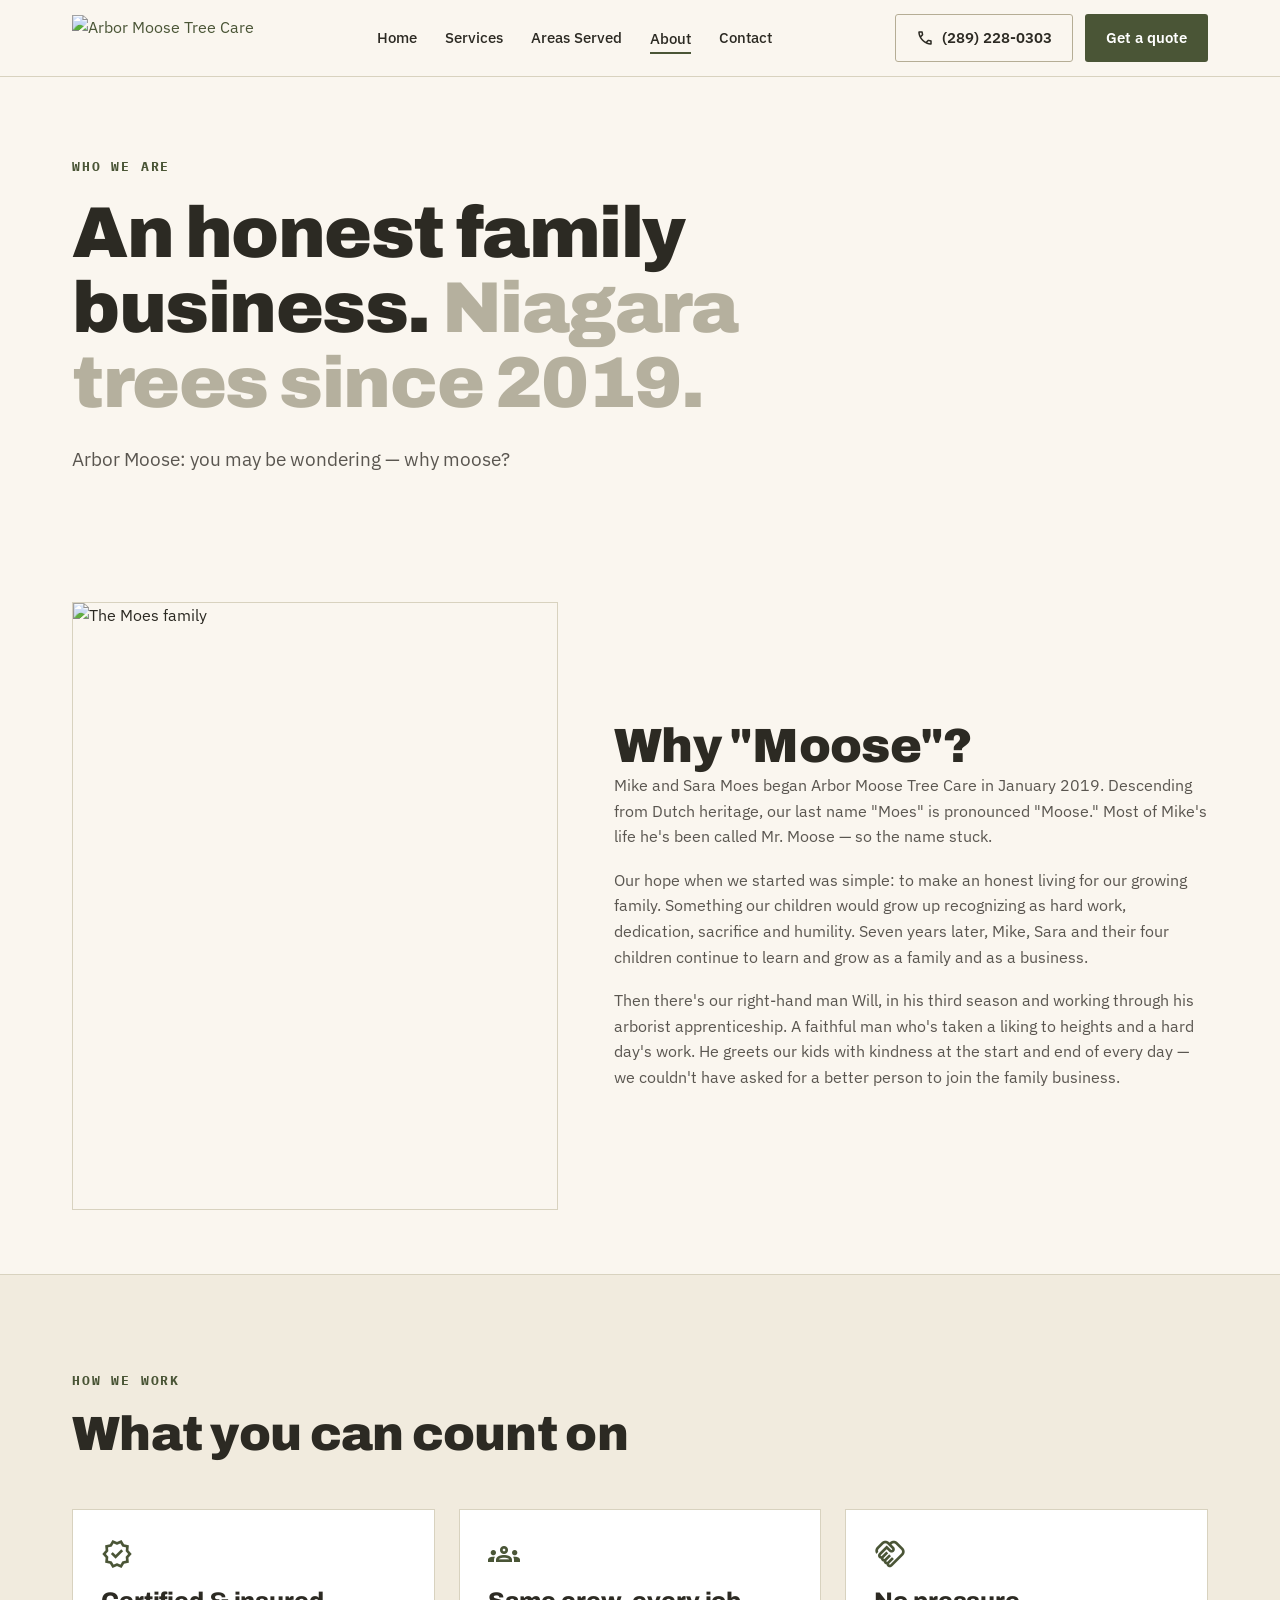
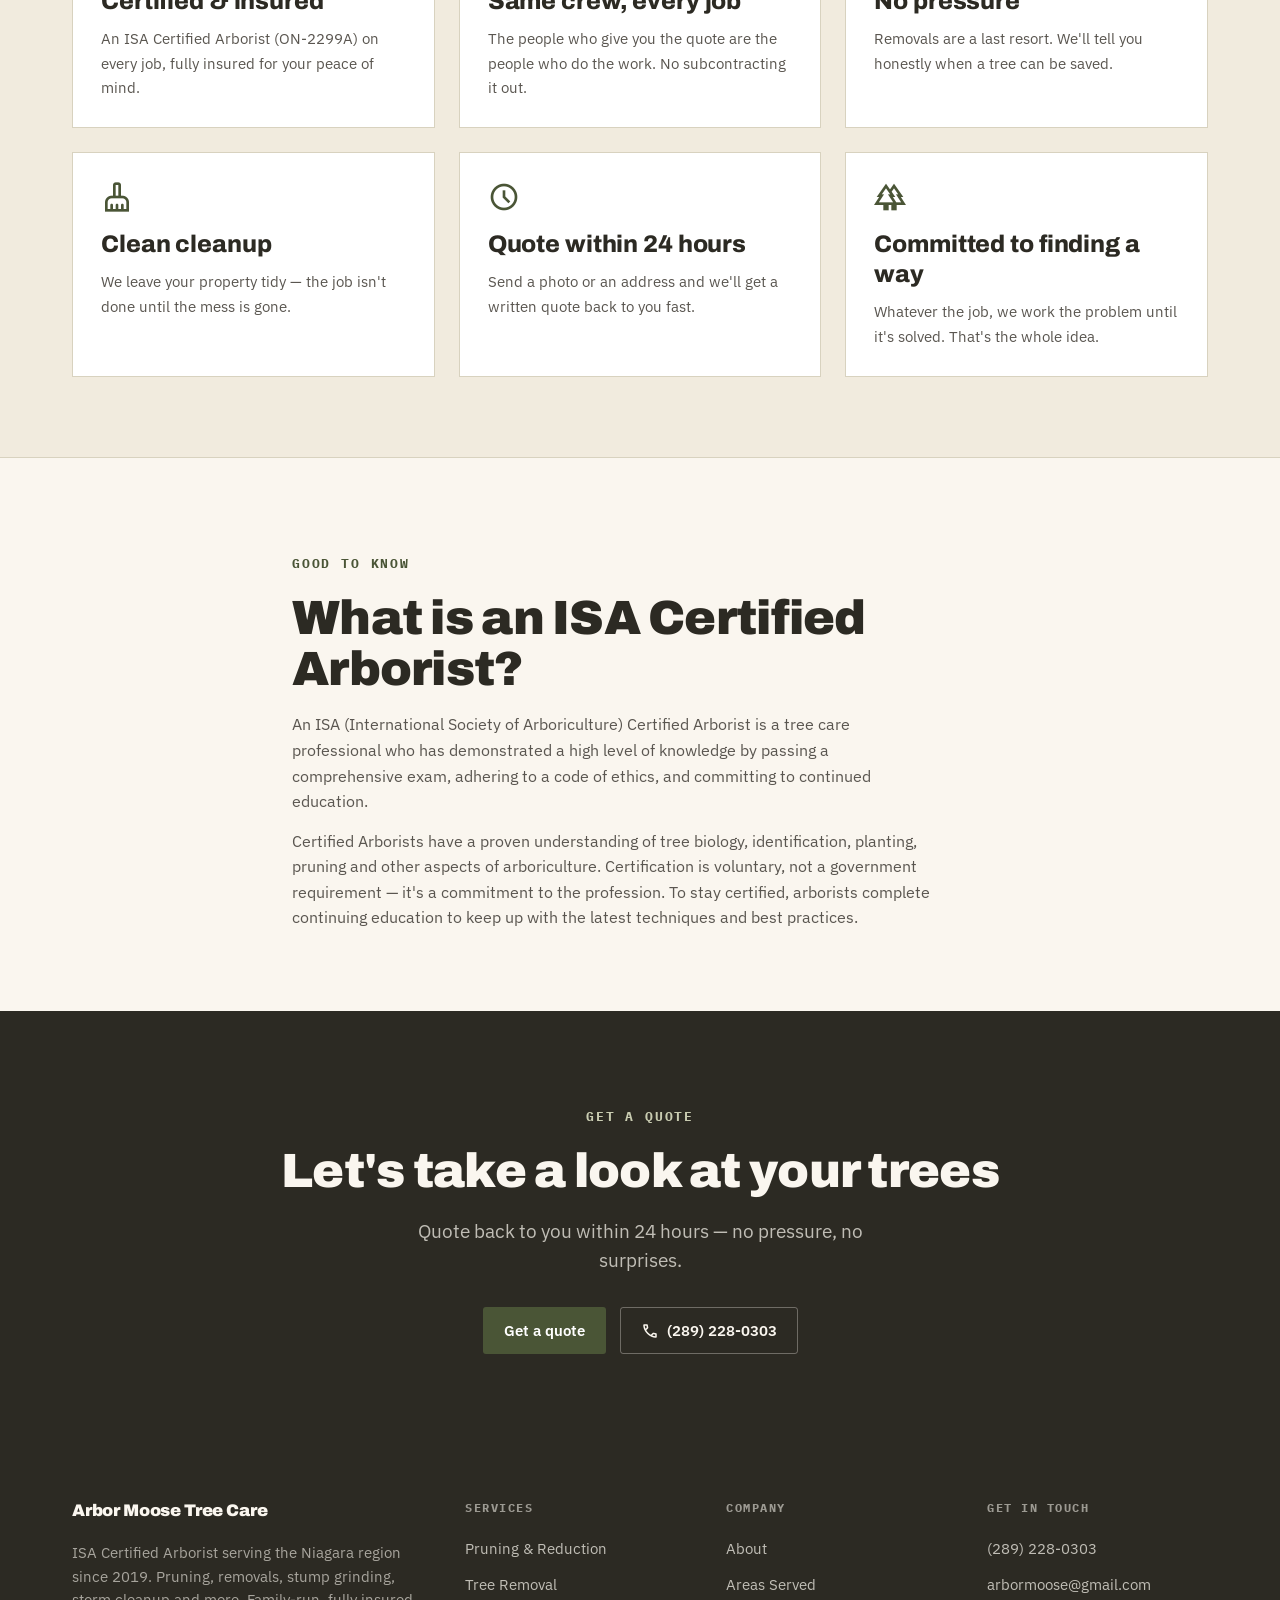
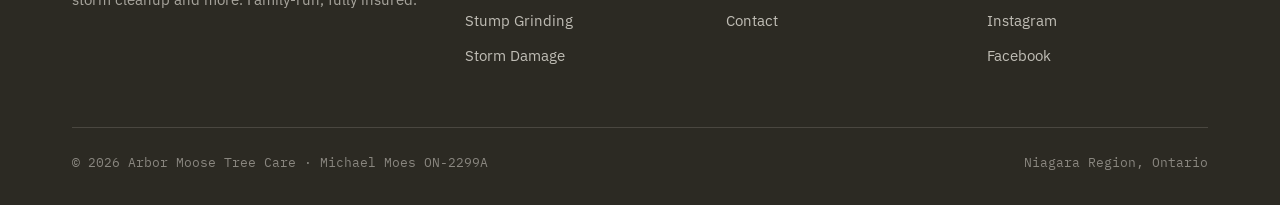
==== about.html @ eb131a4c "Arbor Moose demo site" ====
<!DOCTYPE html>
<html lang="en">
<head>
  <meta charset="UTF-8" />
  <meta name="viewport" content="width=device-width, initial-scale=1" />
  <title>About | Arbor Moose Tree Care — A Niagara Family Business</title>
  <meta name="description" content="Mike and Sara Moes started Arbor Moose Tree Care in 2019. A family-run, ISA Certified arborist business serving the Niagara region." />
  <link rel="preconnect" href="https://fonts.googleapis.com" />
  <link rel="preconnect" href="https://fonts.gstatic.com" crossorigin />
  <link href="https://fonts.googleapis.com/css2?family=Archivo:wght@800;900&family=IBM+Plex+Sans:wght@400;500;600&family=IBM+Plex+Mono:wght@500;700&display=swap" rel="stylesheet" />
  <link rel="stylesheet" href="https://fonts.googleapis.com/css2?family=Material+Symbols+Outlined:opsz,wght,FILL,GRAD@24,400,0,0" />
  <link rel="stylesheet" href="styles.css" />
</head>
<body>

  <header class="site-header">
    <div class="container">
      <a class="brand-logo" href="index.html">
        <img src="https://images.squarespace-cdn.com/content/v1/6519e0341ae9af156c9cbae3/7228d030-b891-47cd-bd61-16172ab55fe0/ArborMooseTC-FINAL-web.png?format=1500w" alt="Arbor Moose Tree Care" />
      </a>
      <nav class="nav-links">
        <a href="index.html">Home</a>
        <a href="services.html">Services</a>
        <a href="areas.html">Areas Served</a>
        <a href="about.html" class="active">About</a>
        <a href="contact.html">Contact</a>
      </nav>
      <div class="nav-cta">
        <a class="btn btn-outline" href="tel:2892280303"><span class="material-symbols-outlined" style="font-size:18px">call</span> (289) 228-0303</a>
        <a class="btn btn-primary" href="contact.html">Get a quote</a>
        <button class="menu-toggle" aria-label="Menu">Menu</button>
      </div>
    </div>
  </header>

  <!-- HERO -->
  <section class="hero compact">
    <div class="container">
      <div class="reveal narrow">
        <span class="eyebrow">Who we are</span>
        <h1><span>An honest family business.</span> <span class="ink-fade">Niagara trees since 2019.</span></h1>
        <p class="lead">Arbor Moose: you may be wondering — why moose?</p>
      </div>
    </div>
  </section>

  <!-- STORY -->
  <section class="tight">
    <div class="container two-col">
      <div class="col-photo reveal">
        <img class="photo" src="https://images.squarespace-cdn.com/content/v1/6519e0341ae9af156c9cbae3/07b4c1d0-6e93-46ef-af55-3506576950b1/20210811_190909.jpg" alt="The Moes family" />
      </div>
      <div class="reveal">
        <h2>Why "Moose"?</h2>
        <p>Mike and Sara Moes began Arbor Moose Tree Care in January 2019. Descending from Dutch heritage, our last name "Moes" is pronounced "Moose." Most of Mike's life he's been called Mr. Moose — so the name stuck.</p>
        <p>Our hope when we started was simple: to make an honest living for our growing family. Something our children would grow up recognizing as hard work, dedication, sacrifice and humility. Seven years later, Mike, Sara and their four children continue to learn and grow as a family and as a business.</p>
        <p>Then there's our right-hand man Will, in his third season and working through his arborist apprenticeship. A faithful man who's taken a liking to heights and a hard day's work. He greets our kids with kindness at the start and end of every day — we couldn't have asked for a better person to join the family business.</p>
      </div>
    </div>
  </section>

  <!-- PRINCIPLES -->
  <section class="trust-strip">
    <div class="container">
      <div class="section-head reveal">
        <span class="eyebrow">How we work</span>
        <h2>What you can count on</h2>
      </div>
      <div class="grid-3">
        <div class="card reveal"><span class="material-symbols-outlined">verified</span><h3>Certified &amp; insured</h3><p>An ISA Certified Arborist (ON-2299A) on every job, fully insured for your peace of mind.</p></div>
        <div class="card reveal"><span class="material-symbols-outlined">groups</span><h3>Same crew, every job</h3><p>The people who give you the quote are the people who do the work. No subcontracting it out.</p></div>
        <div class="card reveal"><span class="material-symbols-outlined">handshake</span><h3>No pressure</h3><p>Removals are a last resort. We'll tell you honestly when a tree can be saved.</p></div>
        <div class="card reveal"><span class="material-symbols-outlined">cleaning_services</span><h3>Clean cleanup</h3><p>We leave your property tidy — the job isn't done until the mess is gone.</p></div>
        <div class="card reveal"><span class="material-symbols-outlined">schedule</span><h3>Quote within 24 hours</h3><p>Send a photo or an address and we'll get a written quote back to you fast.</p></div>
        <div class="card reveal"><span class="material-symbols-outlined">forest</span><h3>Committed to finding a way</h3><p>Whatever the job, we work the problem until it's solved. That's the whole idea.</p></div>
      </div>
    </div>
  </section>

  <!-- ISA explainer -->
  <section>
    <div class="container narrow reveal">
      <span class="eyebrow">Good to know</span>
      <h2>What is an ISA Certified Arborist?</h2>
      <p style="margin-top:16px">An ISA (International Society of Arboriculture) Certified Arborist is a tree care professional who has demonstrated a high level of knowledge by passing a comprehensive exam, adhering to a code of ethics, and committing to continued education.</p>
      <p style="margin-top:14px">Certified Arborists have a proven understanding of tree biology, identification, planting, pruning and other aspects of arboriculture. Certification is voluntary, not a government requirement — it's a commitment to the profession. To stay certified, arborists complete continuing education to keep up with the latest techniques and best practices.</p>
    </div>
  </section>

  <!-- FINAL CTA -->
  <section data-theme="dark" class="cta-final">
    <div class="container">
      <div class="reveal">
        <span class="eyebrow">Get a quote</span>
        <h2>Let's take a look at your trees</h2>
        <p class="lead" style="margin:0 auto 8px">Quote back to you within 24 hours — no pressure, no surprises.</p>
        <div class="btn-row">
          <a class="btn btn-primary" href="contact.html">Get a quote</a>
          <a class="btn btn-outline" href="tel:2892280303"><span class="material-symbols-outlined" style="font-size:18px">call</span> (289) 228-0303</a>
        </div>
      </div>
    </div>
  </section>

  <footer class="site-footer">
    <div class="container">
      <div class="footer-grid">
        <div>
          <span class="brand-logo"><span class="name">Arbor Moose Tree Care</span></span>
          <p>ISA Certified Arborist serving the Niagara region since 2019. Pruning, removals, stump grinding, storm cleanup and more. Family-run, fully insured.</p>
        </div>
        <div>
          <h4>Services</h4>
          <ul class="footer-links">
            <li><a href="services.html">Pruning &amp; Reduction</a></li>
            <li><a href="services.html">Tree Removal</a></li>
            <li><a href="services.html">Stump Grinding</a></li>
            <li><a href="services.html">Storm Damage</a></li>
          </ul>
        </div>
        <div>
          <h4>Company</h4>
          <ul class="footer-links">
            <li><a href="about.html">About</a></li>
            <li><a href="areas.html">Areas Served</a></li>
            <li><a href="contact.html">Contact</a></li>
          </ul>
        </div>
        <div>
          <h4>Get in touch</h4>
          <ul class="footer-links">
            <li><a href="tel:2892280303">(289) 228-0303</a></li>
            <li><a href="mailto:arbormoose@gmail.com">arbormoose@gmail.com</a></li>
            <li><a href="https://www.instagram.com/arbormoose/" target="_blank" rel="noopener">Instagram</a></li>
            <li><a href="https://www.facebook.com/arbormoose/" target="_blank" rel="noopener">Facebook</a></li>
          </ul>
        </div>
      </div>
      <div class="footer-bottom">
        <span>© <span id="year">2026</span> Arbor Moose Tree Care · Michael Moes ON-2299A</span>
        <span>Niagara Region, Ontario</span>
      </div>
    </div>
  </footer>

  <script src="main.js"></script>
</body>
</html>
---- styles.css ----
/* ============================================================
   Arbor Moose Tree Care — Outdoor-Utility-Honest register
   Shared stylesheet for all pages
   ============================================================ */

:root {
  /* Backgrounds — warm sun-bleached system */
  --bg-app:     #faf6ef;
  --bg-surface: #ffffff;
  --bg-elev:    #f1ebde;
  --bg-deep:    #e3dcc8;
  --bg-dark:    #2c2a23;

  /* Brand — weathered olive */
  --brand:        #4a5536;
  --brand-bright: #5d6943;
  --brand-deep:   #2f3722;
  --brand-soft:   #e8e3d0;
  --brand-tint:   #c9ccb1;

  /* Text */
  --ink:        #2c2a23;
  --ink-muted:  #5a5650;
  --ink-soft:   #8a857a;
  --ink-faint:  #b5b09e;

  /* Lines */
  --hairline:        #d8d2bf;
  --hairline-strong: #b5ad95;

  /* Accents */
  --rust:      #a0481c;
  --rust-soft: #efd9c8;
  --mustard:   #b58f3a;

  /* Layout */
  --container: 1200px;
  --container-narrow: 760px;

  /* Radius — sharp */
  --radius: 0;
  --radius-pill: 3px;

  /* Shadows */
  --shadow-sm: 0 1px 2px rgba(44, 42, 35, 0.06), 0 0 0 1px rgba(44, 42, 35, 0.06);
  --shadow-md: 0 4px 14px rgba(44, 42, 35, 0.09), 0 0 0 1px rgba(44, 42, 35, 0.05);
  --shadow-lg: 0 14px 40px rgba(44, 42, 35, 0.16), 0 0 0 1px rgba(44, 42, 35, 0.05);
  --shadow-brand: 0 6px 20px rgba(74, 85, 54, 0.28);

  /* Easings */
  --ease-out: cubic-bezier(0.16, 1, 0.3, 1);
  --ease-in-out: cubic-bezier(0.65, 0, 0.35, 1);

  /* Fonts */
  --font-display: 'Archivo', system-ui, -apple-system, sans-serif;
  --font-body:    'IBM Plex Sans', system-ui, -apple-system, sans-serif;
  --font-mono:    'IBM Plex Mono', ui-monospace, SFMono-Regular, monospace;
}

/* ---------- Reset ---------- */
*, *::before, *::after { box-sizing: border-box; margin: 0; padding: 0; }

html { scroll-behavior: smooth; }

body {
  font-family: var(--font-body);
  font-size: 16px;
  line-height: 1.6;
  color: var(--ink);
  background: var(--bg-app);
  -webkit-font-smoothing: antialiased;
}

img { max-width: 100%; display: block; }

a { color: var(--brand); text-decoration: none; }

/* ---------- Photography treatment ---------- */
.photo {
  filter: contrast(1.02) saturate(0.92) sepia(0.04);
  object-fit: cover;
  width: 100%;
  height: 100%;
}

/* ---------- Typography ---------- */
h1, h2, h3, h4 { font-family: var(--font-display); font-weight: 900; color: var(--ink); }

h1 { font-size: 4.5rem; line-height: 1.04; letter-spacing: -0.02em; }
h2 { font-size: 3rem; line-height: 1.08; letter-spacing: -0.015em; }
h3 { font-size: 1.5rem; line-height: 1.25; letter-spacing: -0.005em; font-weight: 800; }

p { color: var(--ink-muted); max-width: 65ch; }

.lead { font-size: 1.2rem; line-height: 1.55; color: var(--ink-muted); max-width: 520px; }

.ink-fade { color: var(--ink-faint); }

.eyebrow {
  font-family: var(--font-mono);
  font-size: 0.8125rem;
  font-weight: 700;
  text-transform: uppercase;
  letter-spacing: 0.14em;
  color: var(--brand);
  display: block;
  margin-bottom: 18px;
}

/* ---------- Layout ---------- */
.container { max-width: var(--container); margin: 0 auto; padding: 0 32px; }
.narrow { max-width: var(--container-narrow); }

section { padding: 96px 0 80px; }
section.tight { padding: 72px 0 64px; }

.section-head { margin-bottom: 48px; }
.section-head p { margin-top: 16px; }

/* ---------- Header ---------- */
.site-header {
  position: sticky; top: 0; z-index: 100;
  height: 77px;
  display: flex; align-items: center;
  background: rgba(250, 246, 239, 0.92);
  backdrop-filter: saturate(1.4) blur(10px);
  -webkit-backdrop-filter: saturate(1.4) blur(10px);
  border-bottom: 1px solid var(--hairline);
}
.site-header .container { display: flex; align-items: center; justify-content: space-between; width: 100%; }
.brand-logo { display: flex; align-items: center; gap: 10px; }
.brand-logo img { height: 46px; width: auto; filter: none; }
.brand-logo .name { font-family: var(--font-display); font-weight: 900; font-size: 1.05rem; letter-spacing: -0.01em; color: var(--ink); }
.nav-links { display: flex; align-items: center; gap: 28px; }
.nav-links a { color: var(--ink); font-weight: 500; font-size: 0.95rem; padding-bottom: 2px; }
.nav-links a:hover { color: var(--brand); }
.nav-links a.active { border-bottom: 2px solid var(--brand); margin-top: 4px; }
.nav-cta { display: flex; align-items: center; gap: 12px; }

.menu-toggle { display: none; background: none; border: none; cursor: pointer; font-family: var(--font-mono); font-size: 0.8rem; font-weight: 700; text-transform: uppercase; letter-spacing: 0.1em; color: var(--ink); }

/* ---------- Buttons ---------- */
.btn {
  display: inline-flex; align-items: center; gap: 8px;
  font-family: var(--font-body); font-weight: 600; font-size: 14.5px;
  padding: 11px 20px; border-radius: var(--radius-pill);
  cursor: pointer; border: 1px solid transparent;
  transition: transform 200ms var(--ease-out), background 200ms var(--ease-out), box-shadow 200ms var(--ease-out), border-color 200ms var(--ease-out);
}
.btn:active { transform: scale(0.97); transition-duration: 100ms; }
.btn-primary { background: var(--brand); color: #fff; }
.btn-primary:hover { background: var(--brand-bright); transform: translateY(-1px); box-shadow: var(--shadow-brand); }
.btn-outline { background: transparent; color: var(--ink); border: 1px solid var(--hairline-strong); }
.btn-outline:hover { background: var(--brand-soft); border-color: var(--brand); }
.btn-row { display: flex; flex-wrap: wrap; gap: 14px; margin-top: 32px; }

.link-arrow { font-weight: 500; color: var(--brand); display: inline-flex; align-items: center; gap: 4px; }
.link-arrow .ar { transition: transform 200ms var(--ease-out); }
.link-arrow:hover .ar { transform: translateX(2px); }

/* ---------- Hero ---------- */
.hero { padding: 96px 0 80px; }
.hero.compact { padding: 80px 0 56px; }
.hero h1 { margin-bottom: 24px; }
.hero .lead { margin-bottom: 0; }

.hero-split { display: grid; grid-template-columns: 1.1fr 0.9fr; gap: 56px; align-items: center; }
.hero-photo { aspect-ratio: 4/3; overflow: hidden; border: 1px solid var(--hairline); }

/* ---------- Trust strip ---------- */
.trust-strip { background: var(--bg-elev); border-top: 1px solid var(--hairline); border-bottom: 1px solid var(--hairline); }
.trust-grid { display: grid; grid-template-columns: repeat(4, 1fr); gap: 28px; }
.trust-item { display: flex; gap: 14px; align-items: flex-start; }
.trust-item .ic { font-family: var(--font-mono); color: var(--brand); flex-shrink: 0; }
.material-symbols-outlined { font-variation-settings: 'FILL' 0, 'wght' 400, 'GRAD' 0, 'opsz' 24; }
.trust-item .material-symbols-outlined { color: var(--brand); font-size: 28px; }
.trust-item h4 { font-family: var(--font-body); font-weight: 600; font-size: 0.98rem; color: var(--ink); margin-bottom: 2px; }
.trust-item p { font-size: 0.875rem; color: var(--ink-soft); }

/* ---------- Cards / service grid ---------- */
.grid-3 { display: grid; grid-template-columns: repeat(3, 1fr); gap: 24px; }
.grid-2 { display: grid; grid-template-columns: repeat(2, 1fr); gap: 24px; }

.card {
  background: var(--bg-surface); border: 1px solid var(--hairline);
  padding: 28px; border-radius: var(--radius);
  transition: transform 200ms var(--ease-out), box-shadow 200ms var(--ease-out);
}
.card:hover { transform: translateY(-2px); box-shadow: var(--shadow-sm); }
.card .material-symbols-outlined { font-size: 32px; color: var(--brand); margin-bottom: 16px; }
.card h3 { margin-bottom: 10px; }
.card p { font-size: 0.95rem; }
.card .link-arrow { margin-top: 16px; display: inline-flex; font-size: 0.9rem; }

/* ---------- Steps ---------- */
.steps { display: grid; grid-template-columns: repeat(3, 1fr); gap: 32px; }
.step .num { font-family: var(--font-mono); font-size: 2.5rem; font-weight: 500; color: var(--brand); line-height: 1; }
.step h3 { margin: 14px 0 8px; }
.step p { font-size: 0.95rem; }

/* ---------- Chips ---------- */
.chips { display: flex; flex-wrap: wrap; gap: 12px; }
.chip {
  font-family: var(--font-mono); font-size: 0.85rem; font-weight: 500;
  background: var(--bg-surface); border: 1px solid var(--hairline);
  padding: 9px 14px; color: var(--ink);
}
.chip span { color: var(--brand); }

/* ---------- About / two-col ---------- */
.two-col { display: grid; grid-template-columns: 0.9fr 1.1fr; gap: 56px; align-items: center; }
.two-col.flip { grid-template-columns: 1.1fr 0.9fr; }
.two-col .col-photo { aspect-ratio: 4/5; overflow: hidden; border: 1px solid var(--hairline); }
.two-col p + p { margin-top: 18px; }

/* ---------- Quote / testimonial ---------- */
.quote-block { text-align: center; max-width: 760px; margin: 0 auto; }
.quote-block .stars { color: var(--mustard); font-variation-settings: 'FILL' 1; margin-bottom: 20px; }
.quote-block blockquote { font-family: var(--font-display); font-weight: 800; font-size: 1.9rem; line-height: 1.28; letter-spacing: -0.01em; color: var(--ink); }
.quote-block cite { display: block; margin-top: 22px; font-family: var(--font-mono); font-size: 0.85rem; font-style: normal; color: var(--ink-soft); text-transform: uppercase; letter-spacing: 0.06em; }

/* ---------- Areas list ---------- */
.area-card { background: var(--bg-surface); border: 1px solid var(--hairline); padding: 28px; }
.area-card .material-symbols-outlined { color: var(--brand); font-size: 24px; vertical-align: middle; }
.area-card h3 { display: inline-block; margin-left: 6px; vertical-align: middle; }
.area-card p { font-size: 0.95rem; margin-top: 12px; }

/* ---------- Contact ---------- */
.contact-grid { display: grid; grid-template-columns: 1fr 1fr; gap: 48px; }
.contact-card { background: var(--bg-surface); border: 1px solid var(--hairline); padding: 36px; }
.contact-line { display: flex; align-items: center; gap: 14px; padding: 16px 0; border-bottom: 1px solid var(--hairline); }
.contact-line:last-child { border-bottom: none; }
.contact-line .material-symbols-outlined { color: var(--brand); }
.contact-line a, .contact-line span { font-size: 1.05rem; color: var(--ink); font-weight: 500; }
.contact-line small { display: block; font-family: var(--font-mono); font-size: 0.72rem; text-transform: uppercase; letter-spacing: 0.1em; color: var(--ink-soft); }

/* ---------- Dark sections ---------- */
[data-theme="dark"] {
  --bg-app: var(--bg-dark);
  --bg-surface: rgba(255,255,255,0.04);
  --bg-elev: rgba(255,255,255,0.06);
  --ink: #faf6ef;
  --ink-muted: rgba(250,246,239,0.72);
  --ink-soft: rgba(250,246,239,0.55);
  --ink-faint: rgba(250,246,239,0.32);
  --hairline: rgba(250,246,239,0.14);
  --hairline-strong: rgba(250,246,239,0.32);
  --brand-soft: rgba(250,246,239,0.06);
}
[data-theme="dark"] { background: var(--bg-dark); color: var(--ink); }
[data-theme="dark"] .btn-outline { color: var(--ink); border-color: var(--hairline-strong); }
[data-theme="dark"] .btn-outline:hover { background: rgba(250,246,239,0.08); border-color: rgba(250,246,239,0.5); }
[data-theme="dark"] .eyebrow { color: var(--brand-tint); }

.cta-final { text-align: center; }
.cta-final h2 { margin-bottom: 18px; }
.cta-final p { margin: 0 auto; }
.cta-final .btn-row { justify-content: center; }

/* ---------- Footer ---------- */
.site-footer { background: var(--bg-dark); color: rgba(250,246,239,0.72); padding: 64px 0 32px; }
.footer-grid { display: grid; grid-template-columns: 1.6fr 1fr 1fr 1fr; gap: 40px; margin-bottom: 48px; }
.site-footer h4 { font-family: var(--font-mono); font-weight: 700; font-size: 0.78rem; text-transform: uppercase; letter-spacing: 0.12em; color: rgba(250,246,239,0.55); margin-bottom: 18px; }
.site-footer .brand-logo .name { color: #faf6ef; }
.site-footer p { color: rgba(250,246,239,0.6); font-size: 0.92rem; margin-top: 16px; }
.footer-links { list-style: none; }
.footer-links li { margin-bottom: 10px; }
.footer-links a { color: rgba(250,246,239,0.72); font-size: 0.92rem; }
.footer-links a:hover { color: #faf6ef; }
.footer-bottom { border-top: 1px solid rgba(250,246,239,0.14); padding-top: 24px; display: flex; justify-content: space-between; flex-wrap: wrap; gap: 12px; font-size: 0.82rem; color: rgba(250,246,239,0.45); font-family: var(--font-mono); }

/* ---------- Reveal ---------- */
.reveal { opacity: 0; transform: translateY(20px); transition: opacity 0.6s var(--ease-out), transform 0.6s var(--ease-out); }
.reveal.in-view { opacity: 1; transform: translateY(0); }

/* ---------- Responsive ---------- */
@media (max-width: 920px) {
  h1 { font-size: 3rem; }
  h2 { font-size: 2.25rem; }
  .hero-split, .two-col, .two-col.flip, .contact-grid { grid-template-columns: 1fr; gap: 36px; }
  .grid-3, .steps { grid-template-columns: repeat(2, 1fr); }
  .trust-grid { grid-template-columns: repeat(2, 1fr); }
  .footer-grid { grid-template-columns: 1fr 1fr; }
  .nav-links, .nav-cta .btn-quote-label { display: none; }
  .menu-toggle { display: inline-block; }
  .nav-links.open { display: flex; position: absolute; top: 77px; left: 0; right: 0; flex-direction: column; background: var(--bg-app); border-bottom: 1px solid var(--hairline); padding: 20px 32px; gap: 18px; }
}
@media (max-width: 560px) {
  .container { padding: 0 20px; }
  h1 { font-size: 2.4rem; }
  h2 { font-size: 1.9rem; }
  .grid-3, .grid-2, .steps, .trust-grid, .footer-grid { grid-template-columns: 1fr; }
  .quote-block blockquote { font-size: 1.4rem; }
}

@media (prefers-reduced-motion: reduce) {
  .reveal { transform: none; transition: opacity 0.3s ease; }
  html { scroll-behavior: auto; }
}
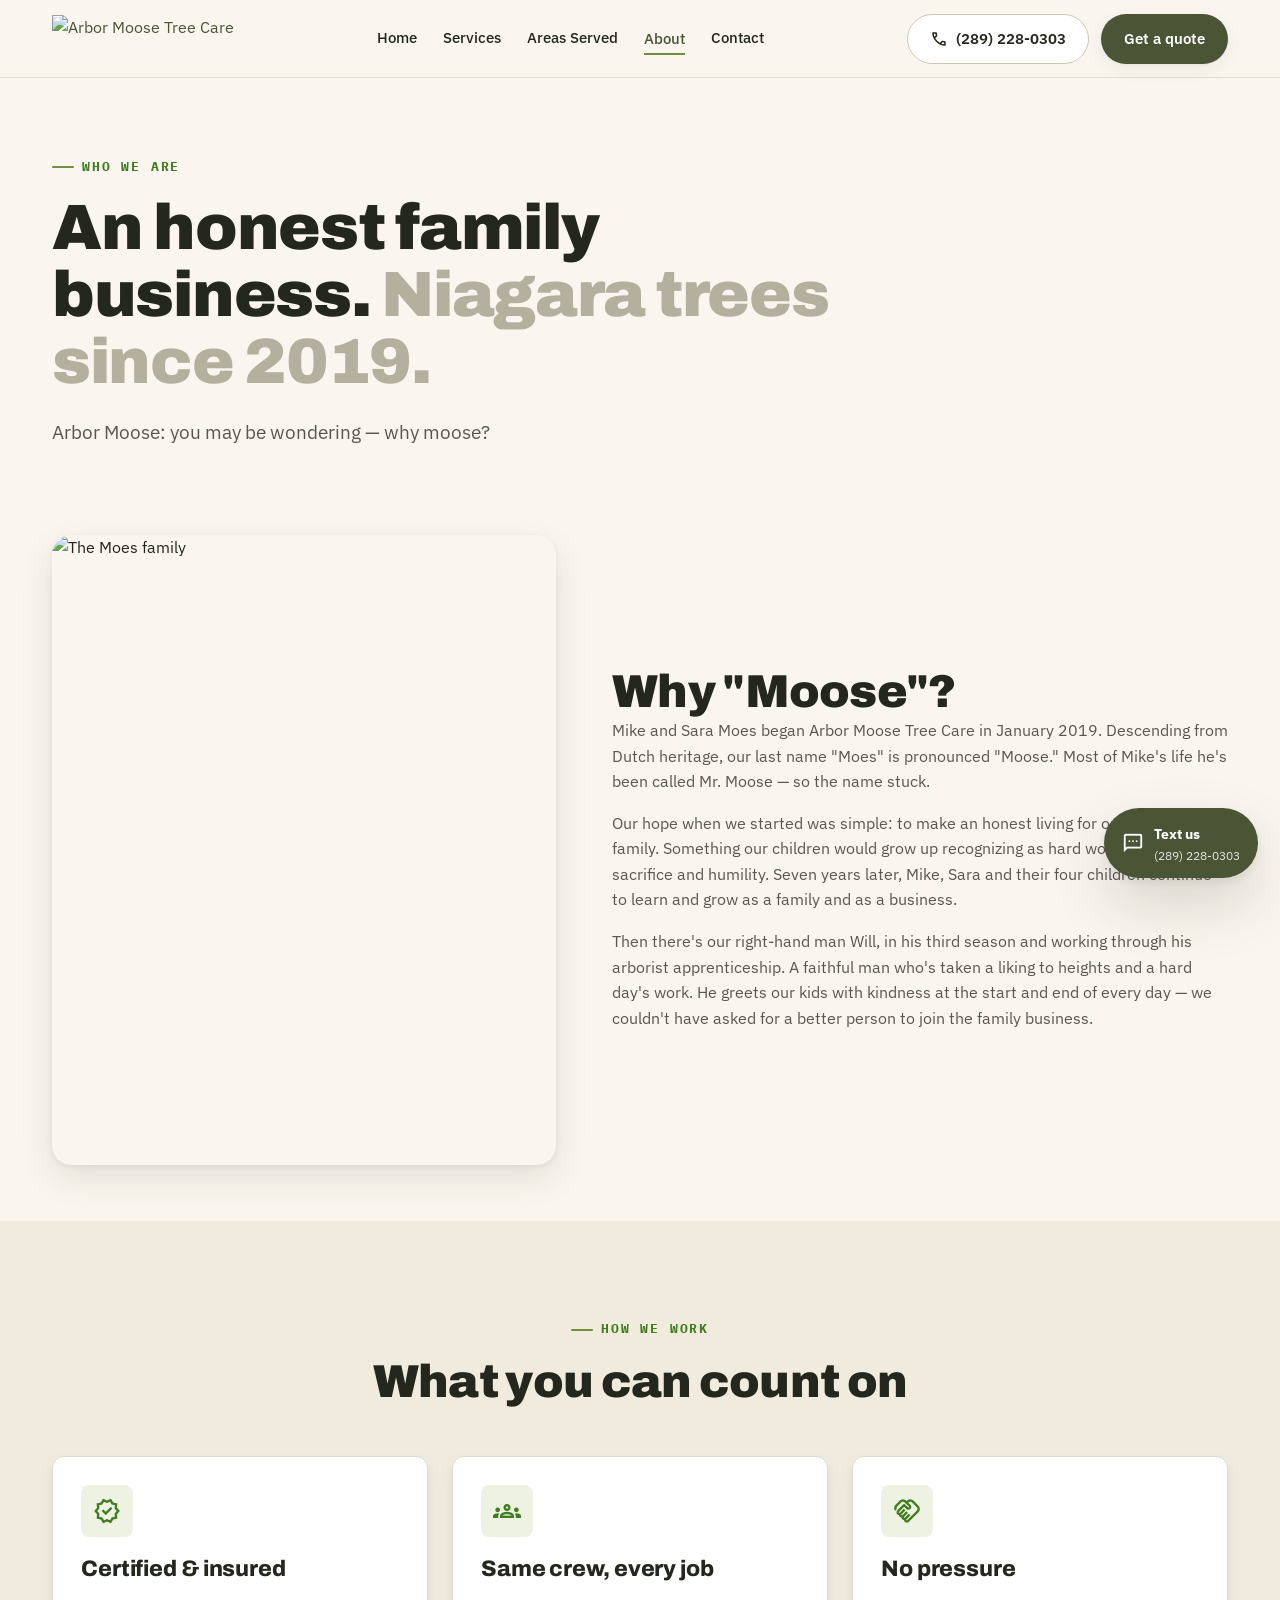
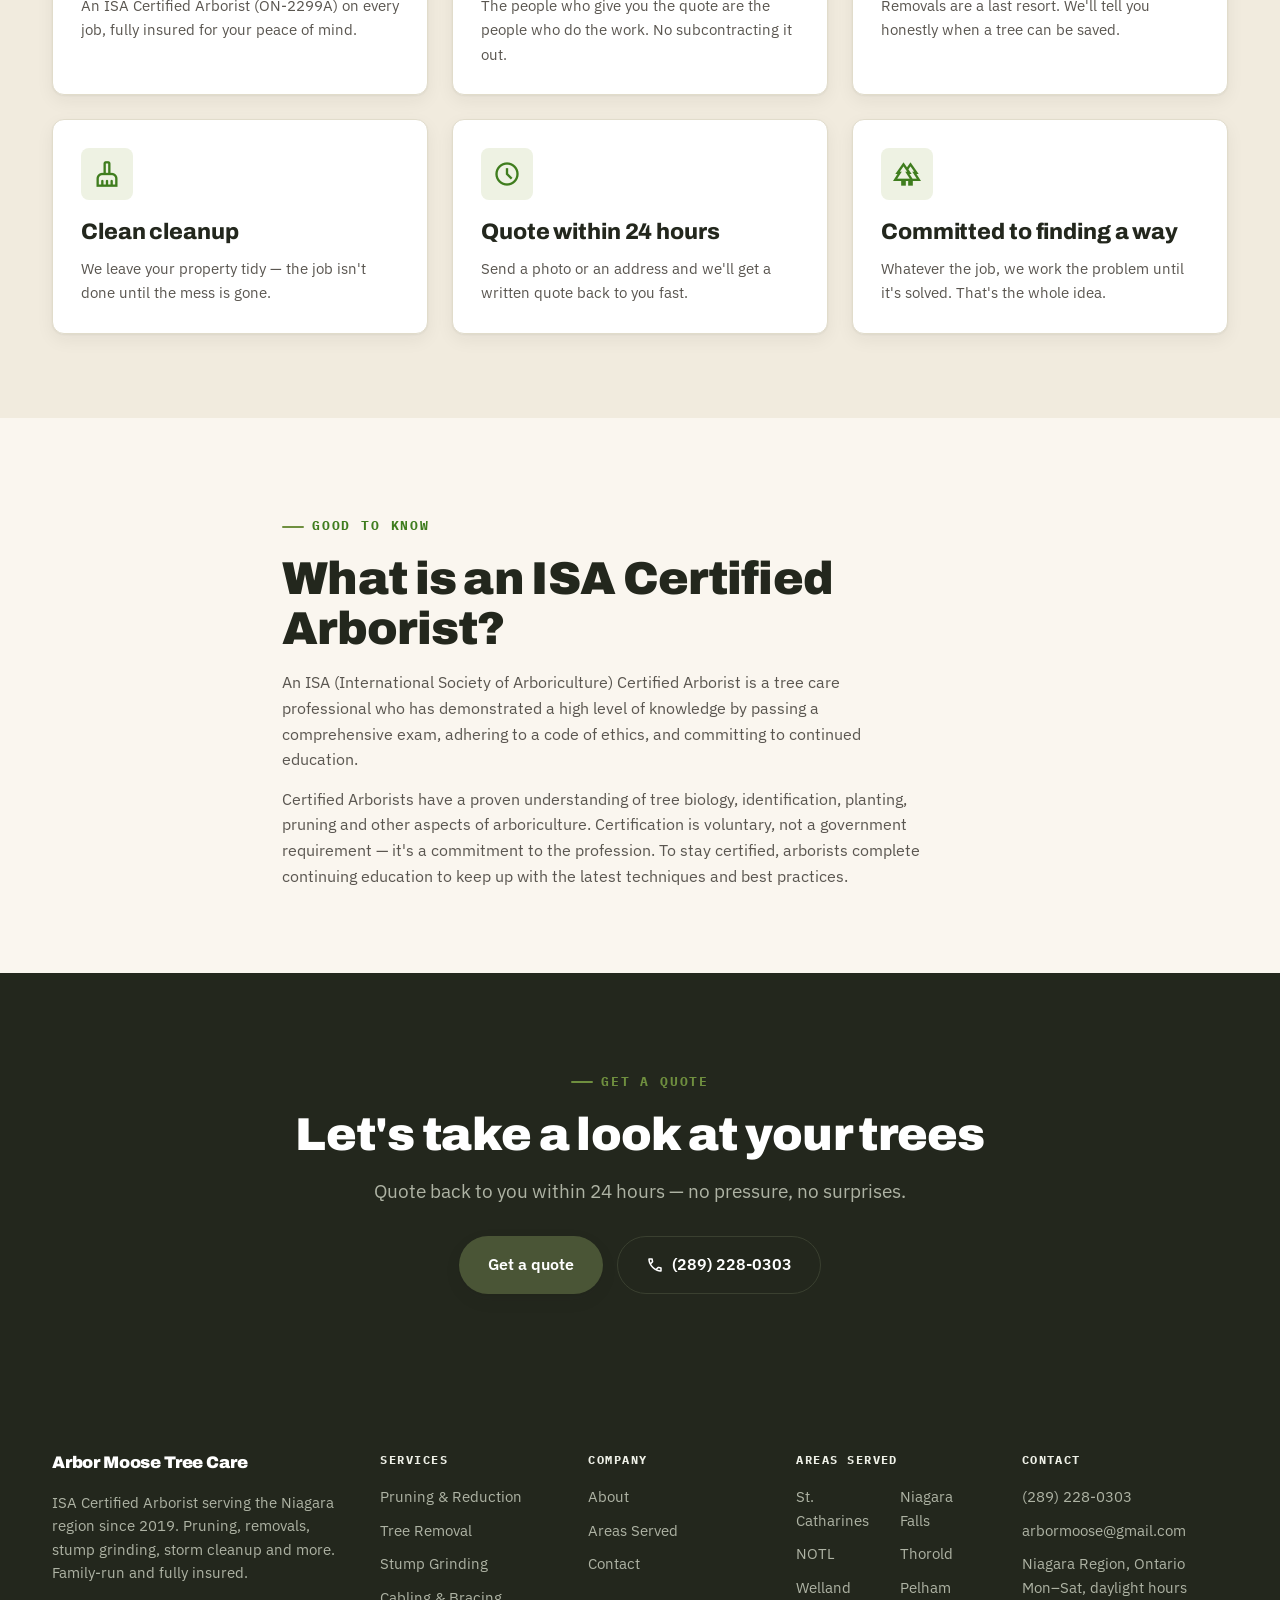
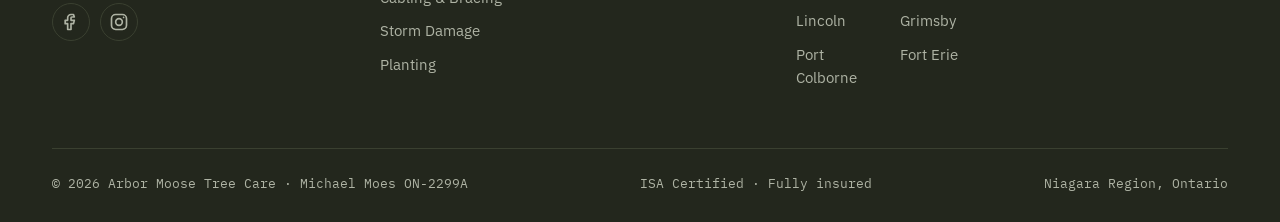
==== commit 6bed10f8: "Bigger build: rounded UI, map, stats, FAQ, testimonials, long footer" ====
--- a/about.html
+++ b/about.html
@@ -60,19 +60,19 @@
   </section>
 
   <!-- PRINCIPLES -->
-  <section class="trust-strip">
+  <section class="alt">
     <div class="container">
-      <div class="section-head reveal">
+      <div class="section-head center reveal">
         <span class="eyebrow">How we work</span>
         <h2>What you can count on</h2>
       </div>
       <div class="grid-3">
-        <div class="card reveal"><span class="material-symbols-outlined">verified</span><h3>Certified &amp; insured</h3><p>An ISA Certified Arborist (ON-2299A) on every job, fully insured for your peace of mind.</p></div>
-        <div class="card reveal"><span class="material-symbols-outlined">groups</span><h3>Same crew, every job</h3><p>The people who give you the quote are the people who do the work. No subcontracting it out.</p></div>
-        <div class="card reveal"><span class="material-symbols-outlined">handshake</span><h3>No pressure</h3><p>Removals are a last resort. We'll tell you honestly when a tree can be saved.</p></div>
-        <div class="card reveal"><span class="material-symbols-outlined">cleaning_services</span><h3>Clean cleanup</h3><p>We leave your property tidy — the job isn't done until the mess is gone.</p></div>
-        <div class="card reveal"><span class="material-symbols-outlined">schedule</span><h3>Quote within 24 hours</h3><p>Send a photo or an address and we'll get a written quote back to you fast.</p></div>
-        <div class="card reveal"><span class="material-symbols-outlined">forest</span><h3>Committed to finding a way</h3><p>Whatever the job, we work the problem until it's solved. That's the whole idea.</p></div>
+        <div class="card reveal"><div class="ic-wrap"><span class="material-symbols-outlined">verified</span></div><h3>Certified &amp; insured</h3><p>An ISA Certified Arborist (ON-2299A) on every job, fully insured for your peace of mind.</p></div>
+        <div class="card reveal"><div class="ic-wrap"><span class="material-symbols-outlined">groups</span></div><h3>Same crew, every job</h3><p>The people who give you the quote are the people who do the work. No subcontracting it out.</p></div>
+        <div class="card reveal"><div class="ic-wrap"><span class="material-symbols-outlined">handshake</span></div><h3>No pressure</h3><p>Removals are a last resort. We'll tell you honestly when a tree can be saved.</p></div>
+        <div class="card reveal"><div class="ic-wrap"><span class="material-symbols-outlined">cleaning_services</span></div><h3>Clean cleanup</h3><p>We leave your property tidy — the job isn't done until the mess is gone.</p></div>
+        <div class="card reveal"><div class="ic-wrap"><span class="material-symbols-outlined">schedule</span></div><h3>Quote within 24 hours</h3><p>Send a photo or an address and we'll get a written quote back to you fast.</p></div>
+        <div class="card reveal"><div class="ic-wrap"><span class="material-symbols-outlined">forest</span></div><h3>Committed to finding a way</h3><p>Whatever the job, we work the problem until it's solved. That's the whole idea.</p></div>
       </div>
     </div>
   </section>
@@ -87,62 +87,83 @@
     </div>
   </section>
 
-  <!-- FINAL CTA -->
-  <section data-theme="dark" class="cta-final">
+  <!-- CTA -->
+  <section class="cta-final">
     <div class="container">
       <div class="reveal">
         <span class="eyebrow">Get a quote</span>
         <h2>Let's take a look at your trees</h2>
-        <p class="lead" style="margin:0 auto 8px">Quote back to you within 24 hours — no pressure, no surprises.</p>
+        <p class="lead" style="margin:0 auto 8px;color:var(--coal-muted)">Quote back to you within 24 hours — no pressure, no surprises.</p>
         <div class="btn-row">
-          <a class="btn btn-primary" href="contact.html">Get a quote</a>
-          <a class="btn btn-outline" href="tel:2892280303"><span class="material-symbols-outlined" style="font-size:18px">call</span> (289) 228-0303</a>
+          <a class="btn btn-primary btn-lg" href="contact.html">Get a quote</a>
+          <a class="btn btn-outline btn-lg" href="tel:2892280303"><span class="material-symbols-outlined" style="font-size:18px">call</span> (289) 228-0303</a>
         </div>
       </div>
     </div>
   </section>
 
+  <!-- FOOTER -->
   <footer class="site-footer">
     <div class="container">
-      <div class="footer-grid">
+      <div class="foot">
         <div>
           <span class="brand-logo"><span class="name">Arbor Moose Tree Care</span></span>
-          <p>ISA Certified Arborist serving the Niagara region since 2019. Pruning, removals, stump grinding, storm cleanup and more. Family-run, fully insured.</p>
+          <p>ISA Certified Arborist serving the Niagara region since 2019. Pruning, removals, stump grinding, storm cleanup and more. Family-run and fully insured.</p>
+          <div class="social">
+            <a href="https://www.facebook.com/arbormoose/" target="_blank" rel="noopener" aria-label="Facebook"><svg width="20" height="20" viewBox="0 0 24 24" fill="none" stroke="currentColor" stroke-width="2" stroke-linecap="round" stroke-linejoin="round"><path d="M15 3h-3a4 4 0 0 0-4 4v3H5v4h3v7h4v-7h3l1-4h-4V7a1 1 0 0 1 1-1h3z"/></svg></a>
+            <a href="https://www.instagram.com/arbormoose/" target="_blank" rel="noopener" aria-label="Instagram"><svg width="20" height="20" viewBox="0 0 24 24" fill="none" stroke="currentColor" stroke-width="2" stroke-linecap="round" stroke-linejoin="round"><rect x="3" y="3" width="18" height="18" rx="5"/><circle cx="12" cy="12" r="4"/><path d="M17.5 6.5h.01"/></svg></a>
+          </div>
         </div>
         <div>
-          <h4>Services</h4>
-          <ul class="footer-links">
-            <li><a href="services.html">Pruning &amp; Reduction</a></li>
-            <li><a href="services.html">Tree Removal</a></li>
-            <li><a href="services.html">Stump Grinding</a></li>
-            <li><a href="services.html">Storm Damage</a></li>
-          </ul>
+          <h5>Services</h5>
+          <a href="services.html">Pruning &amp; Reduction</a>
+          <a href="services.html">Tree Removal</a>
+          <a href="services.html">Stump Grinding</a>
+          <a href="services.html">Cabling &amp; Bracing</a>
+          <a href="services.html">Storm Damage</a>
+          <a href="services.html">Planting</a>
         </div>
         <div>
-          <h4>Company</h4>
-          <ul class="footer-links">
-            <li><a href="about.html">About</a></li>
-            <li><a href="areas.html">Areas Served</a></li>
-            <li><a href="contact.html">Contact</a></li>
-          </ul>
+          <h5>Company</h5>
+          <a href="about.html">About</a>
+          <a href="areas.html">Areas Served</a>
+          <a href="contact.html">Contact</a>
         </div>
         <div>
-          <h4>Get in touch</h4>
-          <ul class="footer-links">
-            <li><a href="tel:2892280303">(289) 228-0303</a></li>
-            <li><a href="mailto:arbormoose@gmail.com">arbormoose@gmail.com</a></li>
-            <li><a href="https://www.instagram.com/arbormoose/" target="_blank" rel="noopener">Instagram</a></li>
-            <li><a href="https://www.facebook.com/arbormoose/" target="_blank" rel="noopener">Facebook</a></li>
-          </ul>
+          <h5>Areas served</h5>
+          <div class="loc-grid">
+            <a href="areas.html">St. Catharines</a>
+            <a href="areas.html">Niagara Falls</a>
+            <a href="areas.html">NOTL</a>
+            <a href="areas.html">Thorold</a>
+            <a href="areas.html">Welland</a>
+            <a href="areas.html">Pelham</a>
+            <a href="areas.html">Lincoln</a>
+            <a href="areas.html">Grimsby</a>
+            <a href="areas.html">Port Colborne</a>
+            <a href="areas.html">Fort Erie</a>
+          </div>
+        </div>
+        <div>
+          <h5>Contact</h5>
+          <a href="tel:2892280303">(289) 228-0303</a>
+          <a href="mailto:arbormoose@gmail.com">arbormoose@gmail.com</a>
+          <p style="margin-top:10px">Niagara Region, Ontario<br>Mon–Sat, daylight hours</p>
         </div>
       </div>
-      <div class="footer-bottom">
+      <div class="foot-bottom">
         <span>© <span id="year">2026</span> Arbor Moose Tree Care · Michael Moes ON-2299A</span>
+        <span>ISA Certified · Fully insured</span>
         <span>Niagara Region, Ontario</span>
       </div>
     </div>
   </footer>
 
+  <a class="sms-fab" href="sms:2892280303" aria-label="Text us for a quote">
+    <span class="material-symbols-outlined">sms</span>
+    <span><b>Text us</b><small>(289) 228-0303</small></span>
+  </a>
+
   <script src="main.js"></script>
 </body>
 </html>
--- a/styles.css
+++ b/styles.css
@@ -1,5 +1,5 @@
 /* ============================================================
-   Arbor Moose Tree Care — Outdoor-Utility-Honest register
+   Arbor Moose Tree Care — warm, rounded, robust
    Shared stylesheet for all pages
    ============================================================ */
 
@@ -9,47 +9,55 @@
   --bg-surface: #ffffff;
   --bg-elev:    #f1ebde;
   --bg-deep:    #e3dcc8;
-  --bg-dark:    #2c2a23;
-
-  /* Brand — weathered olive */
+  --bg-dark:    #23271d;
+
+  /* Brand — weathered olive + leaf green */
   --brand:        #4a5536;
   --brand-bright: #5d6943;
   --brand-deep:   #2f3722;
   --brand-soft:   #e8e3d0;
-  --brand-tint:   #c9ccb1;
+  --brand-tint:   #eef2e3;
+  --leaf:         #6f8f3f;
+  --leaf-dk:      #3f7d1e;
 
   /* Text */
-  --ink:        #2c2a23;
+  --ink:        #23271d;
   --ink-muted:  #5a5650;
   --ink-soft:   #8a857a;
   --ink-faint:  #b5b09e;
 
   /* Lines */
-  --hairline:        #d8d2bf;
-  --hairline-strong: #b5ad95;
+  --hairline:        #e1dccb;
+  --hairline-strong: #cdc7b1;
 
   /* Accents */
-  --rust:      #a0481c;
-  --rust-soft: #efd9c8;
-  --mustard:   #b58f3a;
+  --rust:    #a0481c;
+  --mustard: #c79433;
+  --gold:    #e0a93b;
+
+  /* Dark band text */
+  --coal-text:  #eef0e7;
+  --coal-muted: #aeb3a4;
+  --coal-line:  #3a4030;
 
   /* Layout */
-  --container: 1200px;
-  --container-narrow: 760px;
-
-  /* Radius — sharp */
-  --radius: 0;
-  --radius-pill: 3px;
-
-  /* Shadows */
-  --shadow-sm: 0 1px 2px rgba(44, 42, 35, 0.06), 0 0 0 1px rgba(44, 42, 35, 0.06);
-  --shadow-md: 0 4px 14px rgba(44, 42, 35, 0.09), 0 0 0 1px rgba(44, 42, 35, 0.05);
-  --shadow-lg: 0 14px 40px rgba(44, 42, 35, 0.16), 0 0 0 1px rgba(44, 42, 35, 0.05);
-  --shadow-brand: 0 6px 20px rgba(74, 85, 54, 0.28);
+  --container: 1240px;
+  --container-narrow: 780px;
+
+  /* Radius — ROUNDED now */
+  --radius-sm: 8px;
+  --radius:    12px;
+  --radius-lg: 20px;
+  --radius-pill: 999px;
+
+  /* Shadows — soft, warm-tinted */
+  --shadow-sm: 0 1px 2px rgba(35,39,29,.05), 0 6px 18px rgba(35,39,29,.06);
+  --shadow-md: 0 2px 6px rgba(35,39,29,.06), 0 14px 34px rgba(35,39,29,.10);
+  --shadow-lg: 0 4px 10px rgba(35,39,29,.08), 0 26px 60px rgba(35,39,29,.16);
+  --shadow-brand: 0 10px 26px rgba(74,85,54,.30);
 
   /* Easings */
   --ease-out: cubic-bezier(0.16, 1, 0.3, 1);
-  --ease-in-out: cubic-bezier(0.65, 0, 0.35, 1);
 
   /* Fonts */
   --font-display: 'Archivo', system-ui, -apple-system, sans-serif;
@@ -59,241 +67,295 @@
 
 /* ---------- Reset ---------- */
 *, *::before, *::after { box-sizing: border-box; margin: 0; padding: 0; }
-
 html { scroll-behavior: smooth; }
-
 body {
   font-family: var(--font-body);
-  font-size: 16px;
-  line-height: 1.6;
-  color: var(--ink);
-  background: var(--bg-app);
+  font-size: 16px; line-height: 1.6;
+  color: var(--ink); background: var(--bg-app);
   -webkit-font-smoothing: antialiased;
 }
-
 img { max-width: 100%; display: block; }
-
 a { color: var(--brand); text-decoration: none; }
 
-/* ---------- Photography treatment ---------- */
-.photo {
-  filter: contrast(1.02) saturate(0.92) sepia(0.04);
-  object-fit: cover;
-  width: 100%;
-  height: 100%;
-}
+/* ---------- Photography ---------- */
+.photo { filter: contrast(1.02) saturate(0.94) sepia(0.03); object-fit: cover; width: 100%; height: 100%; }
 
 /* ---------- Typography ---------- */
 h1, h2, h3, h4 { font-family: var(--font-display); font-weight: 900; color: var(--ink); }
-
-h1 { font-size: 4.5rem; line-height: 1.04; letter-spacing: -0.02em; }
-h2 { font-size: 3rem; line-height: 1.08; letter-spacing: -0.015em; }
-h3 { font-size: 1.5rem; line-height: 1.25; letter-spacing: -0.005em; font-weight: 800; }
-
+h1 { font-size: clamp(2.5rem, 5vw, 4.5rem); line-height: 1.04; letter-spacing: -0.02em; }
+h2 { font-size: clamp(2rem, 3.6vw, 3rem); line-height: 1.08; letter-spacing: -0.015em; }
+h3 { font-size: 1.4rem; line-height: 1.25; letter-spacing: -0.005em; font-weight: 800; }
 p { color: var(--ink-muted); max-width: 65ch; }
-
-.lead { font-size: 1.2rem; line-height: 1.55; color: var(--ink-muted); max-width: 520px; }
-
+.lead { font-size: 1.2rem; line-height: 1.55; color: var(--ink-muted); max-width: 540px; }
 .ink-fade { color: var(--ink-faint); }
 
 .eyebrow {
-  font-family: var(--font-mono);
-  font-size: 0.8125rem;
-  font-weight: 700;
-  text-transform: uppercase;
-  letter-spacing: 0.14em;
-  color: var(--brand);
-  display: block;
-  margin-bottom: 18px;
-}
+  font-family: var(--font-mono); font-size: 0.8125rem; font-weight: 700;
+  text-transform: uppercase; letter-spacing: 0.14em; color: var(--leaf-dk);
+  display: inline-flex; align-items: center; gap: 8px; margin-bottom: 18px;
+}
+.eyebrow::before { content: ""; width: 22px; height: 2px; background: var(--leaf); border-radius: 2px; }
 
 /* ---------- Layout ---------- */
 .container { max-width: var(--container); margin: 0 auto; padding: 0 32px; }
 .narrow { max-width: var(--container-narrow); }
-
-section { padding: 96px 0 80px; }
-section.tight { padding: 72px 0 64px; }
-
-.section-head { margin-bottom: 48px; }
-.section-head p { margin-top: 16px; }
+section { padding: 92px 0 84px; }
+section.tight { padding: 64px 0 56px; }
+.alt { background: var(--bg-elev); }
+.section-head { margin-bottom: 48px; max-width: 640px; }
+.section-head.center { margin-left: auto; margin-right: auto; text-align: center; }
+.section-head.center .eyebrow { justify-content: center; }
+.section-head p { margin-top: 14px; }
+.section-head.center p { margin-left: auto; margin-right: auto; }
 
 /* ---------- Header ---------- */
 .site-header {
-  position: sticky; top: 0; z-index: 100;
-  height: 77px;
-  display: flex; align-items: center;
-  background: rgba(250, 246, 239, 0.92);
-  backdrop-filter: saturate(1.4) blur(10px);
-  -webkit-backdrop-filter: saturate(1.4) blur(10px);
+  position: sticky; top: 0; z-index: 100; height: 78px; display: flex; align-items: center;
+  background: rgba(250,246,239,0.9);
+  backdrop-filter: saturate(1.4) blur(12px); -webkit-backdrop-filter: saturate(1.4) blur(12px);
   border-bottom: 1px solid var(--hairline);
 }
-.site-header .container { display: flex; align-items: center; justify-content: space-between; width: 100%; }
+.site-header .container { display: flex; align-items: center; justify-content: space-between; width: 100%; gap: 16px; }
 .brand-logo { display: flex; align-items: center; gap: 10px; }
-.brand-logo img { height: 46px; width: auto; filter: none; }
+.brand-logo img { height: 48px; width: auto; }
 .brand-logo .name { font-family: var(--font-display); font-weight: 900; font-size: 1.05rem; letter-spacing: -0.01em; color: var(--ink); }
-.nav-links { display: flex; align-items: center; gap: 28px; }
+.nav-links { display: flex; align-items: center; gap: 26px; }
 .nav-links a { color: var(--ink); font-weight: 500; font-size: 0.95rem; padding-bottom: 2px; }
 .nav-links a:hover { color: var(--brand); }
-.nav-links a.active { border-bottom: 2px solid var(--brand); margin-top: 4px; }
+.nav-links a.active { color: var(--brand); border-bottom: 2px solid var(--leaf); margin-top: 4px; }
 .nav-cta { display: flex; align-items: center; gap: 12px; }
-
 .menu-toggle { display: none; background: none; border: none; cursor: pointer; font-family: var(--font-mono); font-size: 0.8rem; font-weight: 700; text-transform: uppercase; letter-spacing: 0.1em; color: var(--ink); }
 
 /* ---------- Buttons ---------- */
 .btn {
   display: inline-flex; align-items: center; gap: 8px;
-  font-family: var(--font-body); font-weight: 600; font-size: 14.5px;
-  padding: 11px 20px; border-radius: var(--radius-pill);
-  cursor: pointer; border: 1px solid transparent;
-  transition: transform 200ms var(--ease-out), background 200ms var(--ease-out), box-shadow 200ms var(--ease-out), border-color 200ms var(--ease-out);
+  font-family: var(--font-body); font-weight: 600; font-size: 15px;
+  padding: 12px 22px; border-radius: var(--radius-pill); cursor: pointer; border: 1px solid transparent;
+  transition: transform 200ms var(--ease-out), background 200ms var(--ease-out), box-shadow 200ms var(--ease-out), border-color 200ms var(--ease-out), color 200ms var(--ease-out);
 }
 .btn:active { transform: scale(0.97); transition-duration: 100ms; }
-.btn-primary { background: var(--brand); color: #fff; }
-.btn-primary:hover { background: var(--brand-bright); transform: translateY(-1px); box-shadow: var(--shadow-brand); }
-.btn-outline { background: transparent; color: var(--ink); border: 1px solid var(--hairline-strong); }
-.btn-outline:hover { background: var(--brand-soft); border-color: var(--brand); }
-.btn-row { display: flex; flex-wrap: wrap; gap: 14px; margin-top: 32px; }
-
-.link-arrow { font-weight: 500; color: var(--brand); display: inline-flex; align-items: center; gap: 4px; }
+.btn-primary { background: var(--brand); color: #fff; box-shadow: var(--shadow-sm); }
+.btn-primary:hover { background: var(--brand-bright); transform: translateY(-2px); box-shadow: var(--shadow-brand); }
+.btn-outline { background: var(--bg-surface); color: var(--ink); border: 1px solid var(--hairline-strong); }
+.btn-outline:hover { background: var(--brand-soft); border-color: var(--brand); transform: translateY(-2px); }
+.btn-lg { padding: 15px 28px; font-size: 16px; }
+.btn-row { display: flex; flex-wrap: wrap; gap: 14px; margin-top: 30px; align-items: center; }
+
+.link-arrow { font-weight: 600; color: var(--leaf-dk); display: inline-flex; align-items: center; gap: 6px; font-size: 0.95rem; }
 .link-arrow .ar { transition: transform 200ms var(--ease-out); }
-.link-arrow:hover .ar { transform: translateX(2px); }
+.link-arrow:hover .ar { transform: translateX(3px); }
+
+/* icons */
+.material-symbols-outlined { font-variation-settings: 'FILL' 0, 'wght' 400, 'GRAD' 0, 'opsz' 24; }
 
 /* ---------- Hero ---------- */
-.hero { padding: 96px 0 80px; }
-.hero.compact { padding: 80px 0 56px; }
-.hero h1 { margin-bottom: 24px; }
-.hero .lead { margin-bottom: 0; }
-
-.hero-split { display: grid; grid-template-columns: 1.1fr 0.9fr; gap: 56px; align-items: center; }
-.hero-photo { aspect-ratio: 4/3; overflow: hidden; border: 1px solid var(--hairline); }
+.hero { padding: 84px 0 76px; }
+.hero.compact { padding: 72px 0 24px; }
+.hero h1 { margin-bottom: 22px; }
+.hero-split { display: grid; grid-template-columns: 1.05fr 0.95fr; gap: 56px; align-items: center; }
+.hero-photo { aspect-ratio: 4/3.2; overflow: hidden; border-radius: var(--radius-lg); box-shadow: var(--shadow-lg); position: relative; }
+.hero-badge {
+  position: absolute; left: 18px; bottom: 18px; background: rgba(255,255,255,.94);
+  border-radius: var(--radius); padding: 12px 16px; box-shadow: var(--shadow-md);
+  display: flex; align-items: center; gap: 10px;
+}
+.hero-badge .material-symbols-outlined { color: var(--leaf-dk); }
+.hero-badge b { font-family: var(--font-display); font-size: 1rem; }
+.hero-badge small { display: block; color: var(--ink-soft); font-size: 0.78rem; }
+
+/* quick trust inline under hero */
+.hero-pills { display: flex; flex-wrap: wrap; gap: 10px; margin-top: 26px; }
+.hero-pill { display: inline-flex; align-items: center; gap: 7px; font-size: 0.85rem; font-weight: 600; color: var(--ink-muted); background: var(--bg-surface); border: 1px solid var(--hairline); border-radius: var(--radius-pill); padding: 7px 14px; box-shadow: var(--shadow-sm); }
+.hero-pill .material-symbols-outlined { font-size: 18px; color: var(--leaf-dk); }
+
+/* ---------- Stats band (dark) ---------- */
+.stats-band { background: var(--bg-dark); border-radius: 0; }
+.stats-grid { display: grid; grid-template-columns: repeat(4, 1fr); gap: 28px; }
+.stat { text-align: center; }
+.stat .num { font-family: var(--font-mono); font-weight: 500; font-size: clamp(2.2rem, 4vw, 3rem); color: #fff; line-height: 1; }
+.stat .num .u { color: var(--leaf); }
+.stat .cap { display: block; margin-top: 10px; font-family: var(--font-mono); font-size: 0.78rem; text-transform: uppercase; letter-spacing: 0.1em; color: var(--coal-muted); }
 
 /* ---------- Trust strip ---------- */
 .trust-strip { background: var(--bg-elev); border-top: 1px solid var(--hairline); border-bottom: 1px solid var(--hairline); }
-.trust-grid { display: grid; grid-template-columns: repeat(4, 1fr); gap: 28px; }
+.trust-grid { display: grid; grid-template-columns: repeat(4, 1fr); gap: 24px; }
 .trust-item { display: flex; gap: 14px; align-items: flex-start; }
-.trust-item .ic { font-family: var(--font-mono); color: var(--brand); flex-shrink: 0; }
-.material-symbols-outlined { font-variation-settings: 'FILL' 0, 'wght' 400, 'GRAD' 0, 'opsz' 24; }
-.trust-item .material-symbols-outlined { color: var(--brand); font-size: 28px; }
-.trust-item h4 { font-family: var(--font-body); font-weight: 600; font-size: 0.98rem; color: var(--ink); margin-bottom: 2px; }
+.trust-item .material-symbols-outlined { color: var(--leaf-dk); font-size: 30px; flex-shrink: 0; }
+.trust-item h4 { font-family: var(--font-body); font-weight: 700; font-size: 1rem; color: var(--ink); margin-bottom: 2px; }
 .trust-item p { font-size: 0.875rem; color: var(--ink-soft); }
 
-/* ---------- Cards / service grid ---------- */
+/* ---------- Grids / cards ---------- */
 .grid-3 { display: grid; grid-template-columns: repeat(3, 1fr); gap: 24px; }
 .grid-2 { display: grid; grid-template-columns: repeat(2, 1fr); gap: 24px; }
+.grid-4 { display: grid; grid-template-columns: repeat(4, 1fr); gap: 20px; }
 
 .card {
   background: var(--bg-surface); border: 1px solid var(--hairline);
-  padding: 28px; border-radius: var(--radius);
-  transition: transform 200ms var(--ease-out), box-shadow 200ms var(--ease-out);
-}
-.card:hover { transform: translateY(-2px); box-shadow: var(--shadow-sm); }
-.card .material-symbols-outlined { font-size: 32px; color: var(--brand); margin-bottom: 16px; }
+  padding: 28px; border-radius: var(--radius); box-shadow: var(--shadow-sm);
+  transition: transform 220ms var(--ease-out), box-shadow 220ms var(--ease-out), border-color 220ms var(--ease-out);
+}
+.card:hover { transform: translateY(-4px); box-shadow: var(--shadow-md); border-color: var(--hairline-strong); }
+.card .ic-wrap { width: 52px; height: 52px; border-radius: var(--radius-sm); background: var(--brand-tint); display: flex; align-items: center; justify-content: center; margin-bottom: 18px; }
+.card .ic-wrap .material-symbols-outlined { font-size: 28px; color: var(--leaf-dk); }
 .card h3 { margin-bottom: 10px; }
 .card p { font-size: 0.95rem; }
-.card .link-arrow { margin-top: 16px; display: inline-flex; font-size: 0.9rem; }
+.card .link-arrow { margin-top: 16px; }
+
+/* feature card (why us) */
+.feature { display: flex; gap: 16px; align-items: flex-start; }
+.feature .ic-wrap { flex-shrink: 0; }
+.feature h3 { font-size: 1.15rem; margin-bottom: 6px; }
+.feature p { font-size: 0.94rem; }
 
 /* ---------- Steps ---------- */
-.steps { display: grid; grid-template-columns: repeat(3, 1fr); gap: 32px; }
-.step .num { font-family: var(--font-mono); font-size: 2.5rem; font-weight: 500; color: var(--brand); line-height: 1; }
-.step h3 { margin: 14px 0 8px; }
-.step p { font-size: 0.95rem; }
-
-/* ---------- Chips ---------- */
+.steps { display: grid; grid-template-columns: repeat(3, 1fr); gap: 28px; counter-reset: step; }
+.step { background: var(--bg-surface); border: 1px solid var(--hairline); border-radius: var(--radius); padding: 28px; box-shadow: var(--shadow-sm); position: relative; }
+.step .num { font-family: var(--font-mono); font-size: 2.2rem; font-weight: 500; color: var(--leaf); line-height: 1; }
+.step h3 { margin: 12px 0 8px; }
+.step p { font-size: 0.94rem; }
+
+/* ---------- Chips / areas ---------- */
 .chips { display: flex; flex-wrap: wrap; gap: 12px; }
-.chip {
-  font-family: var(--font-mono); font-size: 0.85rem; font-weight: 500;
-  background: var(--bg-surface); border: 1px solid var(--hairline);
-  padding: 9px 14px; color: var(--ink);
-}
-.chip span { color: var(--brand); }
-
-/* ---------- About / two-col ---------- */
+.chip { font-family: var(--font-mono); font-size: 0.85rem; font-weight: 500; background: var(--bg-surface); border: 1px solid var(--hairline); border-radius: var(--radius-pill); padding: 9px 16px; color: var(--ink); box-shadow: var(--shadow-sm); }
+.areas { display: flex; flex-wrap: wrap; gap: 10px; }
+.area { display: inline-flex; align-items: center; gap: 7px; font-size: 0.9rem; font-weight: 600; color: var(--ink-muted); background: var(--bg-surface); border: 1px solid var(--hairline); border-radius: var(--radius-pill); padding: 8px 15px; }
+.area .material-symbols-outlined { font-size: 18px; color: var(--leaf-dk); }
+
+/* ---------- Two-col ---------- */
 .two-col { display: grid; grid-template-columns: 0.9fr 1.1fr; gap: 56px; align-items: center; }
 .two-col.flip { grid-template-columns: 1.1fr 0.9fr; }
-.two-col .col-photo { aspect-ratio: 4/5; overflow: hidden; border: 1px solid var(--hairline); }
-.two-col p + p { margin-top: 18px; }
-
-/* ---------- Quote / testimonial ---------- */
-.quote-block { text-align: center; max-width: 760px; margin: 0 auto; }
-.quote-block .stars { color: var(--mustard); font-variation-settings: 'FILL' 1; margin-bottom: 20px; }
-.quote-block blockquote { font-family: var(--font-display); font-weight: 800; font-size: 1.9rem; line-height: 1.28; letter-spacing: -0.01em; color: var(--ink); }
-.quote-block cite { display: block; margin-top: 22px; font-family: var(--font-mono); font-size: 0.85rem; font-style: normal; color: var(--ink-soft); text-transform: uppercase; letter-spacing: 0.06em; }
-
-/* ---------- Areas list ---------- */
-.area-card { background: var(--bg-surface); border: 1px solid var(--hairline); padding: 28px; }
-.area-card .material-symbols-outlined { color: var(--brand); font-size: 24px; vertical-align: middle; }
-.area-card h3 { display: inline-block; margin-left: 6px; vertical-align: middle; }
-.area-card p { font-size: 0.95rem; margin-top: 12px; }
+.col-photo { aspect-ratio: 4/5; overflow: hidden; border-radius: var(--radius-lg); box-shadow: var(--shadow-md); }
+.two-col p + p { margin-top: 16px; }
+
+/* ---------- Gallery ---------- */
+.gallery { display: grid; grid-template-columns: repeat(4, 1fr); gap: 16px; }
+.gallery .g-item { aspect-ratio: 1/1; overflow: hidden; border-radius: var(--radius); box-shadow: var(--shadow-sm); }
+.gallery .g-item img { transition: transform 400ms var(--ease-out); }
+.gallery .g-item:hover img { transform: scale(1.06); }
+.gallery .g-item.tall { grid-row: span 2; aspect-ratio: 1/2.1; }
+
+/* ---------- Map ---------- */
+.map-split { display: grid; grid-template-columns: 1.2fr 0.8fr; gap: 40px; align-items: stretch; }
+#areaMap { width: 100%; height: 100%; min-height: 460px; border-radius: var(--radius-lg); overflow: hidden; background: #e7eadf; box-shadow: var(--shadow-md); z-index: 0; isolation: isolate; }
+.leaflet-container { background: #e7eadf; font-family: inherit; }
+.leaflet-tooltip.maptip { background: #fff; border: 1px solid var(--hairline-strong); color: var(--ink); font-weight: 700; font-size: 12.5px; box-shadow: var(--shadow-sm); border-radius: 6px; padding: 4px 9px; }
+.leaflet-tooltip.maptip.hq { color: var(--leaf-dk); border-color: var(--leaf); }
+.leaflet-tooltip.maptip::before { display: none; }
+.leaflet-control-attribution { background: rgba(255,255,255,.8) !important; color: var(--ink-soft) !important; }
+
+/* ---------- FAQ ---------- */
+.faq { max-width: 820px; margin: 0 auto; display: flex; flex-direction: column; gap: 12px; }
+.faq details { background: var(--bg-surface); border: 1px solid var(--hairline); border-radius: var(--radius); box-shadow: var(--shadow-sm); overflow: hidden; }
+.faq summary { list-style: none; cursor: pointer; padding: 20px 24px; font-family: var(--font-display); font-weight: 800; font-size: 1.08rem; color: var(--ink); display: flex; justify-content: space-between; align-items: center; gap: 16px; }
+.faq summary::-webkit-details-marker { display: none; }
+.faq summary .pm { color: var(--leaf-dk); transition: transform 200ms var(--ease-out); font-size: 22px; }
+.faq details[open] summary .pm { transform: rotate(45deg); }
+.faq .ans { padding: 0 24px 22px; color: var(--ink-muted); font-size: 0.97rem; max-width: none; }
+
+/* ---------- Testimonials ---------- */
+.testi-grid { display: grid; grid-template-columns: repeat(3, 1fr); gap: 24px; }
+.testi { background: var(--bg-surface); border: 1px solid var(--hairline); border-radius: var(--radius); padding: 28px; box-shadow: var(--shadow-sm); }
+.testi .stars { color: var(--gold); letter-spacing: 2px; margin-bottom: 14px; font-size: 1.05rem; }
+.testi p { color: var(--ink); font-size: 1rem; }
+.testi cite { display: block; margin-top: 18px; font-family: var(--font-mono); font-size: 0.8rem; font-style: normal; color: var(--ink-soft); text-transform: uppercase; letter-spacing: 0.05em; }
+
+/* ---------- Quote / motto ---------- */
+.quote-block { text-align: center; max-width: 800px; margin: 0 auto; }
+.quote-block .stars { color: var(--gold); margin-bottom: 18px; font-size: 1.2rem; letter-spacing: 3px; }
+.quote-block blockquote { font-family: var(--font-display); font-weight: 800; font-size: clamp(1.5rem, 3vw, 2.1rem); line-height: 1.28; letter-spacing: -0.01em; color: var(--ink); }
+.quote-block cite { display: block; margin-top: 20px; font-family: var(--font-mono); font-size: 0.85rem; font-style: normal; color: var(--ink-soft); text-transform: uppercase; letter-spacing: 0.06em; }
+
+/* ---------- Lead block (dark CTA panel) ---------- */
+.lead-block { background: var(--bg-dark); border-radius: var(--radius-lg); padding: 64px 56px; display: grid; grid-template-columns: 1.1fr 0.9fr; gap: 48px; align-items: center; box-shadow: var(--shadow-lg); position: relative; overflow: hidden; }
+.lead-block::after { content: ""; position: absolute; right: -80px; top: -80px; width: 320px; height: 320px; background: radial-gradient(circle, rgba(111,143,63,.35), transparent 70%); }
+.lead-block .eyebrow { color: var(--leaf); }
+.lead-block .eyebrow::before { background: var(--leaf); }
+.lead-block h2 { color: #fff; }
+.lead-block p { color: var(--coal-muted); position: relative; }
+.lead-card { background: rgba(255,255,255,.05); border: 1px solid var(--coal-line); border-radius: var(--radius); padding: 28px; position: relative; }
+.lead-card .contact-line { border-color: var(--coal-line); }
+.lead-card .contact-line a, .lead-card .contact-line span { color: #fff; }
+.lead-card .contact-line small { color: var(--coal-muted); }
+.lead-card .contact-line .material-symbols-outlined { color: var(--leaf); }
 
 /* ---------- Contact ---------- */
-.contact-grid { display: grid; grid-template-columns: 1fr 1fr; gap: 48px; }
-.contact-card { background: var(--bg-surface); border: 1px solid var(--hairline); padding: 36px; }
-.contact-line { display: flex; align-items: center; gap: 14px; padding: 16px 0; border-bottom: 1px solid var(--hairline); }
+.contact-grid { display: grid; grid-template-columns: 1fr 1fr; gap: 44px; }
+.contact-card { background: var(--bg-surface); border: 1px solid var(--hairline); border-radius: var(--radius); padding: 36px; box-shadow: var(--shadow-sm); }
+.contact-line { display: flex; align-items: center; gap: 14px; padding: 15px 0; border-bottom: 1px solid var(--hairline); }
 .contact-line:last-child { border-bottom: none; }
-.contact-line .material-symbols-outlined { color: var(--brand); }
+.contact-line .material-symbols-outlined { color: var(--leaf-dk); }
 .contact-line a, .contact-line span { font-size: 1.05rem; color: var(--ink); font-weight: 500; }
 .contact-line small { display: block; font-family: var(--font-mono); font-size: 0.72rem; text-transform: uppercase; letter-spacing: 0.1em; color: var(--ink-soft); }
-
-/* ---------- Dark sections ---------- */
-[data-theme="dark"] {
-  --bg-app: var(--bg-dark);
-  --bg-surface: rgba(255,255,255,0.04);
-  --bg-elev: rgba(255,255,255,0.06);
-  --ink: #faf6ef;
-  --ink-muted: rgba(250,246,239,0.72);
-  --ink-soft: rgba(250,246,239,0.55);
-  --ink-faint: rgba(250,246,239,0.32);
-  --hairline: rgba(250,246,239,0.14);
-  --hairline-strong: rgba(250,246,239,0.32);
-  --brand-soft: rgba(250,246,239,0.06);
-}
-[data-theme="dark"] { background: var(--bg-dark); color: var(--ink); }
-[data-theme="dark"] .btn-outline { color: var(--ink); border-color: var(--hairline-strong); }
-[data-theme="dark"] .btn-outline:hover { background: rgba(250,246,239,0.08); border-color: rgba(250,246,239,0.5); }
-[data-theme="dark"] .eyebrow { color: var(--brand-tint); }
-
-.cta-final { text-align: center; }
-.cta-final h2 { margin-bottom: 18px; }
-.cta-final p { margin: 0 auto; }
+.field { margin-bottom: 18px; }
+.field label { display: block; font-family: var(--font-mono); font-size: 0.72rem; text-transform: uppercase; letter-spacing: 0.1em; color: var(--ink-soft); margin-bottom: 7px; }
+.field input, .field select, .field textarea { width: 100%; font-family: var(--font-body); font-size: 0.98rem; color: var(--ink); background: var(--bg-app); border: 1px solid var(--hairline-strong); border-radius: var(--radius-sm); padding: 12px 14px; }
+.field input:focus, .field select:focus, .field textarea:focus { outline: none; border-color: var(--leaf); box-shadow: 0 0 0 3px rgba(111,143,63,.16); }
+.field textarea { resize: vertical; min-height: 120px; }
+
+/* ---------- CTA final dark ---------- */
+.cta-final { background: var(--bg-dark); text-align: center; }
+.cta-final .eyebrow { color: var(--leaf); justify-content: center; }
+.cta-final .eyebrow::before { background: var(--leaf); }
+.cta-final h2 { color: #fff; margin-bottom: 16px; }
+.cta-final p { color: var(--coal-muted); margin: 0 auto; }
 .cta-final .btn-row { justify-content: center; }
-
-/* ---------- Footer ---------- */
-.site-footer { background: var(--bg-dark); color: rgba(250,246,239,0.72); padding: 64px 0 32px; }
-.footer-grid { display: grid; grid-template-columns: 1.6fr 1fr 1fr 1fr; gap: 40px; margin-bottom: 48px; }
-.site-footer h4 { font-family: var(--font-mono); font-weight: 700; font-size: 0.78rem; text-transform: uppercase; letter-spacing: 0.12em; color: rgba(250,246,239,0.55); margin-bottom: 18px; }
-.site-footer .brand-logo .name { color: #faf6ef; }
-.site-footer p { color: rgba(250,246,239,0.6); font-size: 0.92rem; margin-top: 16px; }
-.footer-links { list-style: none; }
-.footer-links li { margin-bottom: 10px; }
-.footer-links a { color: rgba(250,246,239,0.72); font-size: 0.92rem; }
-.footer-links a:hover { color: #faf6ef; }
-.footer-bottom { border-top: 1px solid rgba(250,246,239,0.14); padding-top: 24px; display: flex; justify-content: space-between; flex-wrap: wrap; gap: 12px; font-size: 0.82rem; color: rgba(250,246,239,0.45); font-family: var(--font-mono); }
+.cta-final .btn-outline { background: transparent; color: #fff; border-color: var(--coal-line); }
+.cta-final .btn-outline:hover { background: rgba(255,255,255,.08); border-color: rgba(255,255,255,.5); }
+
+/* ---------- Long footer ---------- */
+.site-footer { background: var(--bg-dark); color: var(--coal-muted); padding: 72px 0 28px; }
+.foot { display: grid; grid-template-columns: 1.7fr 1fr 1fr 1.1fr 1.2fr; gap: 36px; margin-bottom: 48px; }
+.site-footer h5 { font-family: var(--font-mono); font-weight: 700; font-size: 0.76rem; text-transform: uppercase; letter-spacing: 0.12em; color: var(--coal-text); margin-bottom: 16px; }
+.site-footer .brand-logo .name { color: #fff; }
+.site-footer p { color: var(--coal-muted); font-size: 0.92rem; margin-top: 14px; max-width: 38ch; }
+.foot a { display: block; color: var(--coal-muted); font-size: 0.92rem; margin-bottom: 10px; }
+.foot a:hover { color: #fff; }
+.loc-grid { display: grid; grid-template-columns: 1fr 1fr; gap: 0 18px; }
+.social { display: flex; gap: 10px; margin-top: 18px; }
+.social a { width: 38px; height: 38px; border-radius: var(--radius-pill); border: 1px solid var(--coal-line); display: flex; align-items: center; justify-content: center; margin: 0; }
+.social a:hover { background: var(--brand); border-color: var(--brand); }
+.social .material-symbols-outlined { font-size: 20px; color: var(--coal-text); }
+.foot-bottom { border-top: 1px solid var(--coal-line); padding-top: 24px; display: flex; justify-content: space-between; flex-wrap: wrap; gap: 12px; font-size: 0.82rem; color: var(--coal-muted); font-family: var(--font-mono); }
+.foot-bottom a { color: var(--coal-muted); }
+.foot-bottom a:hover { color: #fff; }
+
+/* ---------- SMS floating button ---------- */
+.sms-fab { position: fixed; right: 22px; bottom: 22px; z-index: 200; display: inline-flex; align-items: center; gap: 10px; background: var(--brand); color: #fff; padding: 13px 18px; border-radius: var(--radius-pill); box-shadow: var(--shadow-lg); transition: transform 200ms var(--ease-out), background 200ms var(--ease-out); }
+.sms-fab:hover { background: var(--brand-bright); transform: translateY(-2px); }
+.sms-fab .material-symbols-outlined { font-size: 22px; }
+.sms-fab b { font-size: 0.9rem; line-height: 1.1; }
+.sms-fab small { display: block; font-size: 0.72rem; opacity: .85; }
 
 /* ---------- Reveal ---------- */
 .reveal { opacity: 0; transform: translateY(20px); transition: opacity 0.6s var(--ease-out), transform 0.6s var(--ease-out); }
 .reveal.in-view { opacity: 1; transform: translateY(0); }
 
 /* ---------- Responsive ---------- */
+@media (max-width: 1000px) {
+  .foot { grid-template-columns: 1fr 1fr 1fr; }
+  .foot > div:first-child { grid-column: 1 / -1; }
+}
 @media (max-width: 920px) {
-  h1 { font-size: 3rem; }
-  h2 { font-size: 2.25rem; }
-  .hero-split, .two-col, .two-col.flip, .contact-grid { grid-template-columns: 1fr; gap: 36px; }
-  .grid-3, .steps { grid-template-columns: repeat(2, 1fr); }
-  .trust-grid { grid-template-columns: repeat(2, 1fr); }
-  .footer-grid { grid-template-columns: 1fr 1fr; }
+  .hero-split, .two-col, .two-col.flip, .contact-grid, .map-split, .lead-block { grid-template-columns: 1fr; gap: 36px; }
+  .grid-3, .steps, .testi-grid { grid-template-columns: repeat(2, 1fr); }
+  .trust-grid, .stats-grid, .grid-4 { grid-template-columns: repeat(2, 1fr); }
+  .gallery { grid-template-columns: repeat(2, 1fr); }
+  .gallery .g-item.tall { grid-row: span 1; aspect-ratio: 1/1; }
+  .lead-block { padding: 44px 32px; }
   .nav-links, .nav-cta .btn-quote-label { display: none; }
   .menu-toggle { display: inline-block; }
-  .nav-links.open { display: flex; position: absolute; top: 77px; left: 0; right: 0; flex-direction: column; background: var(--bg-app); border-bottom: 1px solid var(--hairline); padding: 20px 32px; gap: 18px; }
+  .nav-links.open { display: flex; position: absolute; top: 78px; left: 0; right: 0; flex-direction: column; align-items: flex-start; background: var(--bg-app); border-bottom: 1px solid var(--hairline); padding: 20px 32px; gap: 18px; box-shadow: var(--shadow-md); }
 }
 @media (max-width: 560px) {
   .container { padding: 0 20px; }
-  h1 { font-size: 2.4rem; }
-  h2 { font-size: 1.9rem; }
-  .grid-3, .grid-2, .steps, .trust-grid, .footer-grid { grid-template-columns: 1fr; }
-  .quote-block blockquote { font-size: 1.4rem; }
-}
-
+  .grid-3, .grid-2, .grid-4, .steps, .trust-grid, .testi-grid, .foot { grid-template-columns: 1fr; }
+  .stats-grid { grid-template-columns: 1fr 1fr; gap: 32px 20px; }
+  .gallery { grid-template-columns: 1fr 1fr; }
+  .sms-fab small { display: none; }
+  .foot > div:first-child { grid-column: auto; }
+}
 @media (prefers-reduced-motion: reduce) {
   .reveal { transform: none; transition: opacity 0.3s ease; }
   html { scroll-behavior: auto; }
-}
+  .gallery .g-item:hover img { transform: none; }
+}
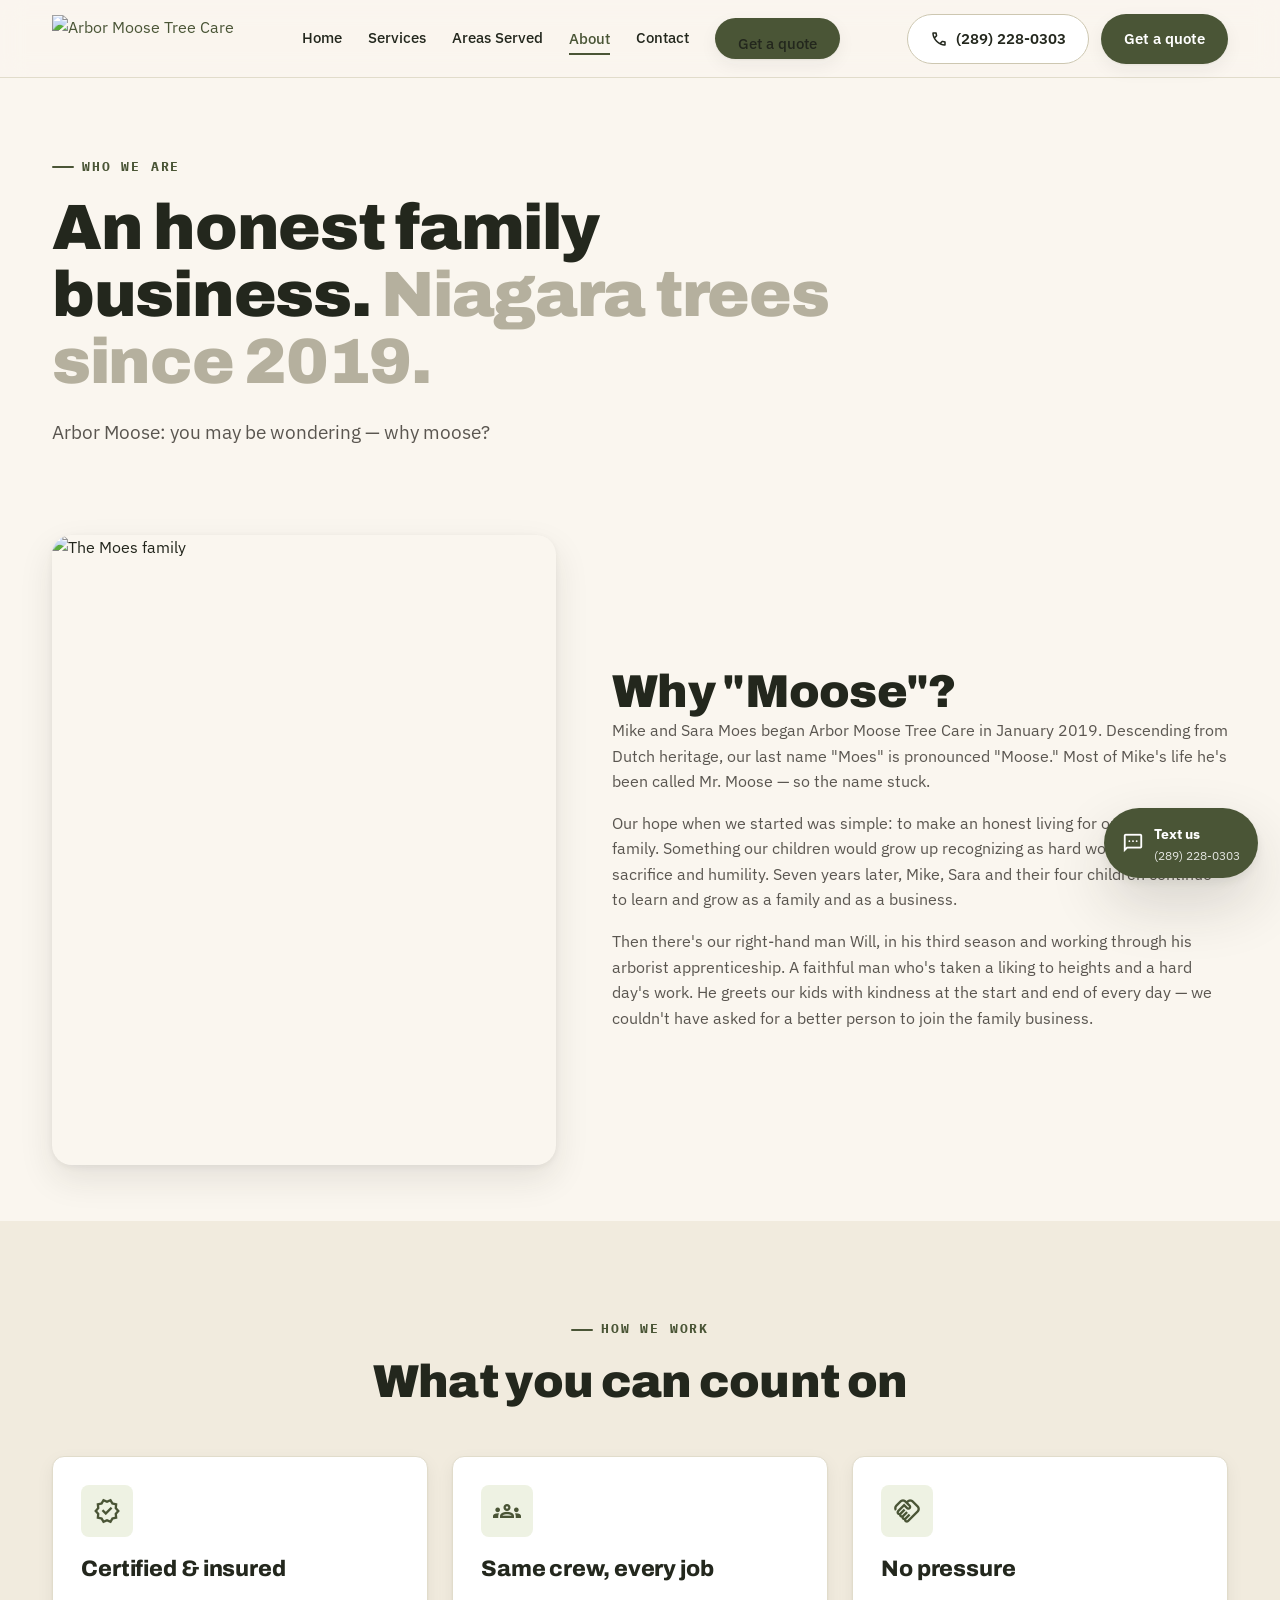
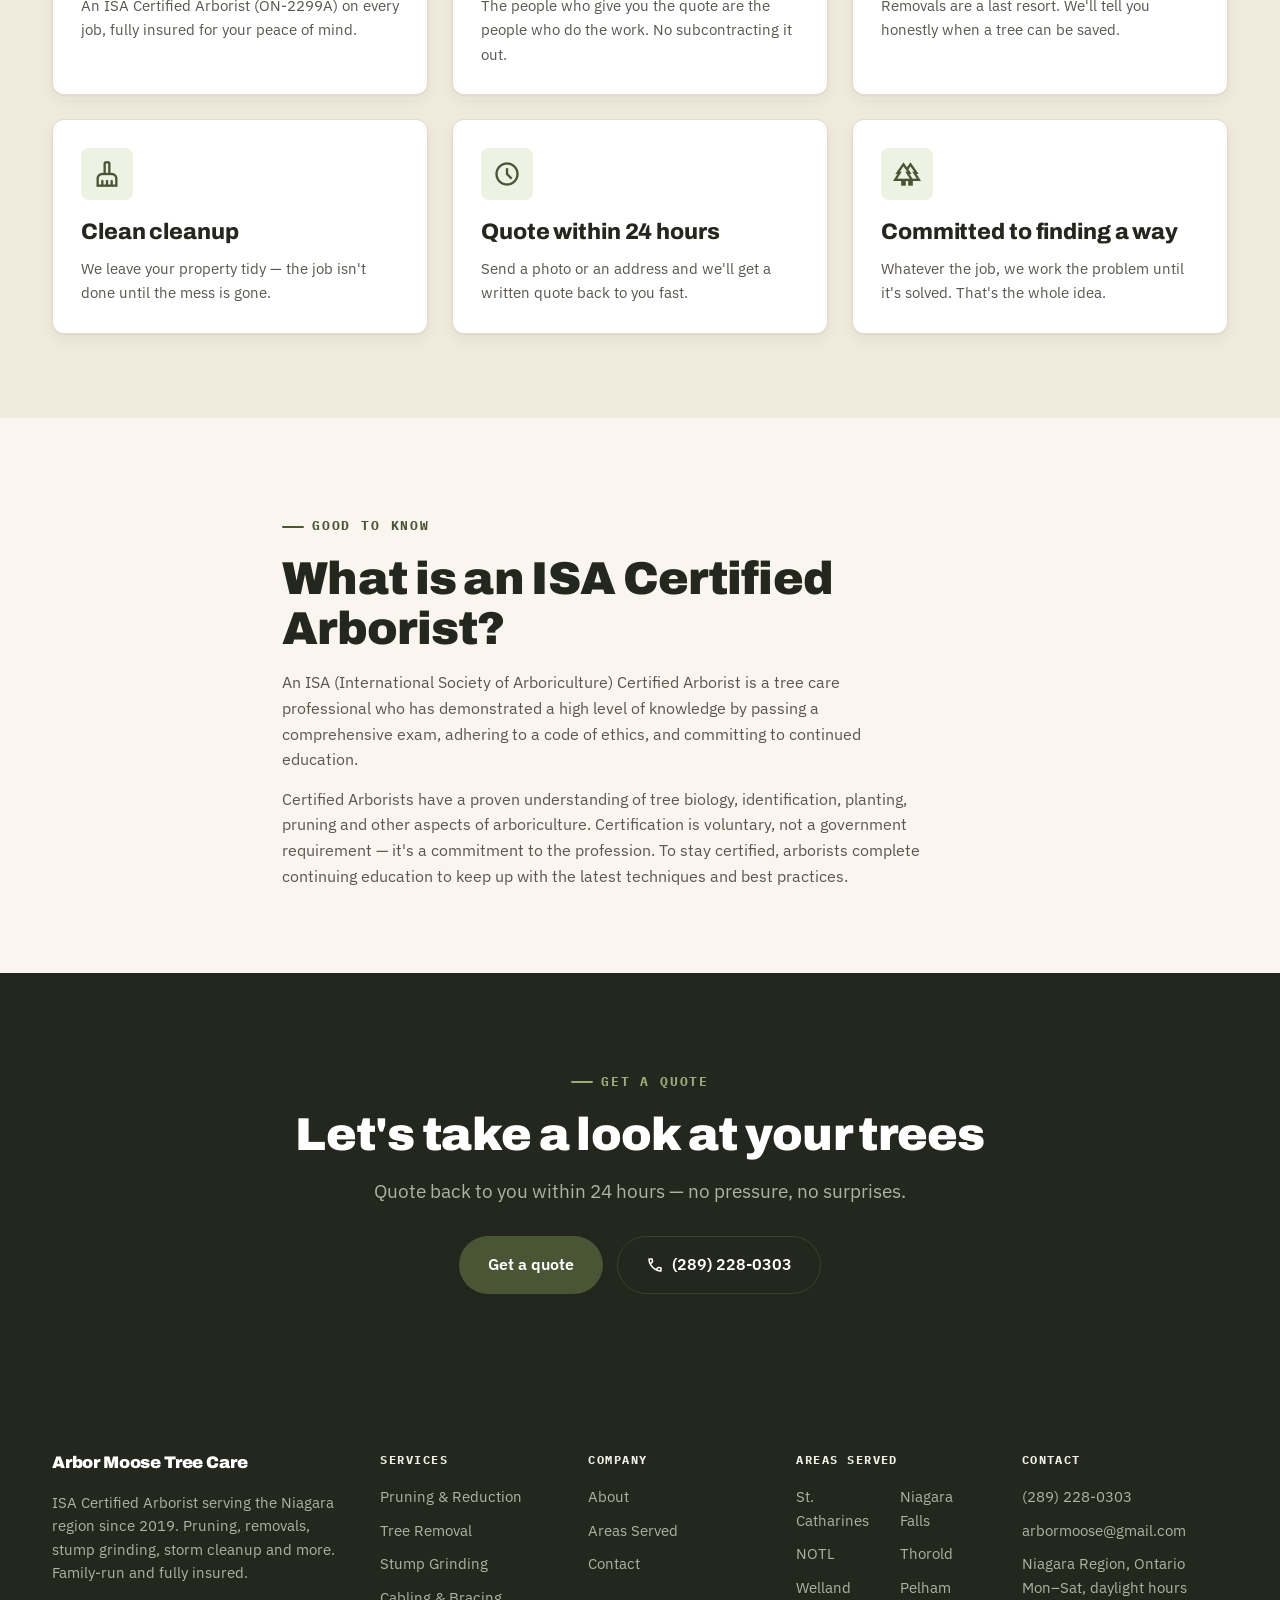
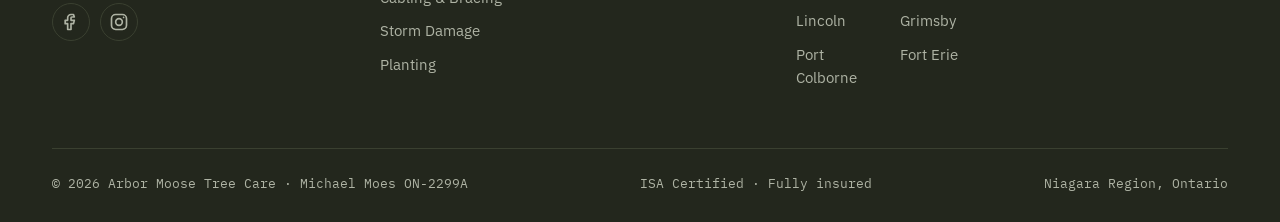
==== commit 96a9e3c3: "Optimize mobile header + spacing" ====
--- a/about.html
+++ b/about.html
@@ -24,6 +24,8 @@
         <a href="areas.html">Areas Served</a>
         <a href="about.html" class="active">About</a>
         <a href="contact.html">Contact</a>
+        <a href="tel:2892280303" class="nav-cta-mobile call"><span class="material-symbols-outlined" style="font-size:18px">call</span> (289) 228-0303</a>
+        <a href="contact.html" class="nav-cta-mobile btn btn-primary">Get a quote</a>
       </nav>
       <div class="nav-cta">
         <a class="btn btn-outline" href="tel:2892280303"><span class="material-symbols-outlined" style="font-size:18px">call</span> (289) 228-0303</a>
--- a/styles.css
+++ b/styles.css
@@ -17,8 +17,10 @@
   --brand-deep:   #2f3722;
   --brand-soft:   #e8e3d0;
   --brand-tint:   #eef2e3;
-  --leaf:         #6f8f3f;
-  --leaf-dk:      #3f7d1e;
+  /* Single accent green = the button green. leaf/leaf-dk kept as aliases. */
+  --leaf:         #4a5536;
+  --leaf-dk:      #4a5536;
+  --brand-on-dark:#9caa7a;  /* lightened olive — only for green text on dark panels (olive is unreadable there) */
 
   /* Text */
   --ink:        #23271d;
@@ -124,7 +126,8 @@
 .nav-links a:hover { color: var(--brand); }
 .nav-links a.active { color: var(--brand); border-bottom: 2px solid var(--leaf); margin-top: 4px; }
 .nav-cta { display: flex; align-items: center; gap: 12px; }
-.menu-toggle { display: none; background: none; border: none; cursor: pointer; font-family: var(--font-mono); font-size: 0.8rem; font-weight: 700; text-transform: uppercase; letter-spacing: 0.1em; color: var(--ink); }
+.menu-toggle { display: none; background: none; border: none; cursor: pointer; font-family: var(--font-mono); font-size: 0.8rem; font-weight: 700; text-transform: uppercase; letter-spacing: 0.1em; color: var(--ink); padding: 8px 4px; }
+.nav-cta-mobile { display: none; }
 
 /* ---------- Buttons ---------- */
 .btn {
@@ -173,7 +176,7 @@
 .stats-grid { display: grid; grid-template-columns: repeat(4, 1fr); gap: 28px; }
 .stat { text-align: center; }
 .stat .num { font-family: var(--font-mono); font-weight: 500; font-size: clamp(2.2rem, 4vw, 3rem); color: #fff; line-height: 1; }
-.stat .num .u { color: var(--leaf); }
+.stat .num .u { color: var(--brand-on-dark); }
 .stat .cap { display: block; margin-top: 10px; font-family: var(--font-mono); font-size: 0.78rem; text-transform: uppercase; letter-spacing: 0.1em; color: var(--coal-muted); }
 
 /* ---------- Trust strip ---------- */
@@ -267,9 +270,9 @@
 
 /* ---------- Lead block (dark CTA panel) ---------- */
 .lead-block { background: var(--bg-dark); border-radius: var(--radius-lg); padding: 64px 56px; display: grid; grid-template-columns: 1.1fr 0.9fr; gap: 48px; align-items: center; box-shadow: var(--shadow-lg); position: relative; overflow: hidden; }
-.lead-block::after { content: ""; position: absolute; right: -80px; top: -80px; width: 320px; height: 320px; background: radial-gradient(circle, rgba(111,143,63,.35), transparent 70%); }
-.lead-block .eyebrow { color: var(--leaf); }
-.lead-block .eyebrow::before { background: var(--leaf); }
+.lead-block::after { content: ""; position: absolute; right: -80px; top: -80px; width: 320px; height: 320px; background: radial-gradient(circle, rgba(74,85,54,.45), transparent 70%); }
+.lead-block .eyebrow { color: var(--brand-on-dark); }
+.lead-block .eyebrow::before { background: var(--brand-on-dark); }
 .lead-block h2 { color: #fff; }
 .lead-block p { color: var(--coal-muted); position: relative; }
 .lead-card { background: rgba(255,255,255,.05); border: 1px solid var(--coal-line); border-radius: var(--radius); padding: 28px; position: relative; }
@@ -289,13 +292,13 @@
 .field { margin-bottom: 18px; }
 .field label { display: block; font-family: var(--font-mono); font-size: 0.72rem; text-transform: uppercase; letter-spacing: 0.1em; color: var(--ink-soft); margin-bottom: 7px; }
 .field input, .field select, .field textarea { width: 100%; font-family: var(--font-body); font-size: 0.98rem; color: var(--ink); background: var(--bg-app); border: 1px solid var(--hairline-strong); border-radius: var(--radius-sm); padding: 12px 14px; }
-.field input:focus, .field select:focus, .field textarea:focus { outline: none; border-color: var(--leaf); box-shadow: 0 0 0 3px rgba(111,143,63,.16); }
+.field input:focus, .field select:focus, .field textarea:focus { outline: none; border-color: var(--brand); box-shadow: 0 0 0 3px rgba(74,85,54,.18); }
 .field textarea { resize: vertical; min-height: 120px; }
 
 /* ---------- CTA final dark ---------- */
 .cta-final { background: var(--bg-dark); text-align: center; }
-.cta-final .eyebrow { color: var(--leaf); justify-content: center; }
-.cta-final .eyebrow::before { background: var(--leaf); }
+.cta-final .eyebrow { color: var(--brand-on-dark); justify-content: center; }
+.cta-final .eyebrow::before { background: var(--brand-on-dark); }
 .cta-final h2 { color: #fff; margin-bottom: 16px; }
 .cta-final p { color: var(--coal-muted); margin: 0 auto; }
 .cta-final .btn-row { justify-content: center; }
@@ -342,12 +345,21 @@
   .gallery { grid-template-columns: repeat(2, 1fr); }
   .gallery .g-item.tall { grid-row: span 1; aspect-ratio: 1/1; }
   .lead-block { padding: 44px 32px; }
-  .nav-links, .nav-cta .btn-quote-label { display: none; }
+  .nav-links { display: none; }
+  .nav-cta .btn { display: none; }            /* hide header call + quote pills on mobile */
   .menu-toggle { display: inline-block; }
-  .nav-links.open { display: flex; position: absolute; top: 78px; left: 0; right: 0; flex-direction: column; align-items: flex-start; background: var(--bg-app); border-bottom: 1px solid var(--hairline); padding: 20px 32px; gap: 18px; box-shadow: var(--shadow-md); }
+  .nav-links.open { display: flex; position: absolute; top: 78px; left: 0; right: 0; flex-direction: column; align-items: stretch; background: var(--bg-app); border-bottom: 1px solid var(--hairline); padding: 16px 20px 22px; gap: 4px; box-shadow: var(--shadow-md); }
+  .nav-links.open a { padding: 12px 6px; font-size: 1.08rem; border-bottom: 1px solid var(--hairline); }
+  .nav-links.open a.active { border-bottom: 1px solid var(--hairline); margin-top: 0; }
+  .nav-links.open .nav-cta-mobile { display: inline-flex; }
+  .nav-links.open .nav-cta-mobile.call { gap: 8px; align-items: center; font-weight: 600; color: var(--brand); border-bottom: none; margin-top: 8px; }
+  .nav-links.open .btn { display: inline-flex; width: 100%; justify-content: center; border-bottom: none; margin-top: 6px; }
 }
 @media (max-width: 560px) {
   .container { padding: 0 20px; }
+  section { padding: 60px 0 52px; }
+  .hero { padding: 52px 0 44px; }
+  .section-head { margin-bottom: 32px; }
   .grid-3, .grid-2, .grid-4, .steps, .trust-grid, .testi-grid, .foot { grid-template-columns: 1fr; }
   .stats-grid { grid-template-columns: 1fr 1fr; gap: 32px 20px; }
   .gallery { grid-template-columns: 1fr 1fr; }
